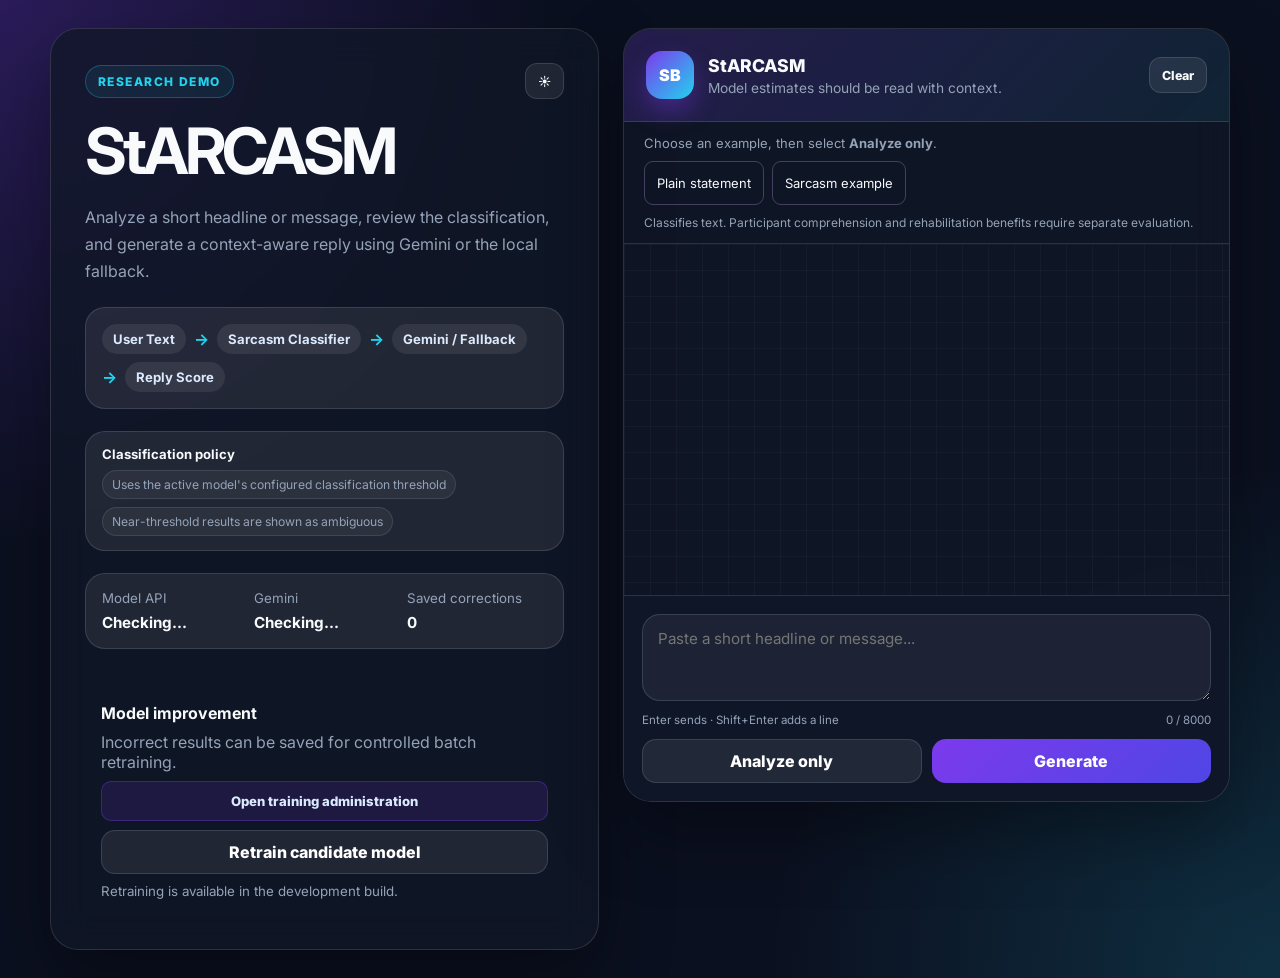
==== static/index.html @ a952dcf2 "Polish StARCASM research demo" ====
<!DOCTYPE html>
<html lang="en">
<head>
    <meta charset="UTF-8">
    <meta name="viewport" content="width=device-width, initial-scale=1.0">
    <title>StARCASM</title>
    <link rel="preconnect" href="https://fonts.googleapis.com">
    <link rel="preconnect" href="https://fonts.gstatic.com" crossorigin>
    <link href="https://fonts.googleapis.com/css2?family=Inter:wght@400;500;600;700;800&display=swap" rel="stylesheet">
    <link rel="icon" href="data:,">
    <link rel="stylesheet" href="style.css?v=20261002-demo">
</head>
<body>
    <main class="app-shell">
        <section class="intro-panel" aria-label="Project overview">
            <div class="intro-topline">
                <span class="eyebrow">Research demo</span>
                <button id="theme-btn" class="icon-btn" type="button" aria-label="Toggle theme">☀</button>
            </div>
            <h1>StARCASM</h1>
            <p>Analyze a short headline or message, review the classification, and generate a context-aware reply using Gemini or the local fallback.</p>

            <div class="flow-card">
                <span>User Text</span><strong>→</strong><span>Sarcasm Classifier</span><strong>→</strong><span>Gemini / Fallback</span><strong>→</strong><span>Reply Score</span>
            </div>

            <div class="calibration-card" aria-label="Confidence scale">
                <strong>Classification policy</strong>
                <span>Uses the active model's configured classification threshold</span>
                <span>Near-threshold results are shown as ambiguous</span>
            </div>

            <div class="status-card">
                <div><small>Model API</small><strong id="api-status">Checking...</strong></div>
                <div><small>Gemini</small><strong id="gemini-status">Checking...</strong></div>
                <div><small>Saved corrections</small><strong id="feedback-count">0</strong></div>
            </div>


            <div class="admin-card">
                <strong>Model improvement</strong>
                <p>Incorrect results can be saved for controlled batch retraining.</p>
                <a class="admin-link" href="/admin.html">Open training administration</a>
                <button id="retrain-btn" class="secondary-btn" type="button">Retrain candidate model</button>
                <small id="retrain-status">Retraining is available in the development build.</small>
            </div>
        </section>

        <section class="chat-container" aria-label="StARCASM chat">
            <header class="chat-header">
                <div class="bot-icon" aria-hidden="true">SB</div>
                <div class="chat-title"><h2>StARCASM</h2><p>Model estimates should be read with context.</p></div>
                <button id="clear-btn" class="icon-btn" type="button" title="Clear chat">Clear</button>
            </header>

            <div class="demo-toolbar" aria-label="Demo examples">
                <p>Choose an example, then select <strong>Analyze only</strong>.</p>
                <div class="demo-examples">
                    <button type="button" class="sample-btn" data-sample="The meeting starts at nine tomorrow.">Plain statement</button>
                    <button type="button" class="sample-btn" data-sample="Wonderful, another meeting that could have been an email.">Sarcasm example</button>
                </div>
                <p class="research-note">Classifies text. Participant comprehension and rehabilitation benefits require separate evaluation.</p>
            </div>

            <div class="chat-box" id="chat-box" aria-live="polite"></div>

            <div class="input-area">
                <textarea id="user-input" rows="3" maxlength="8000" placeholder="Paste a short headline or message..."></textarea>
                <div class="input-meta"><span id="input-help">Enter sends · Shift+Enter adds a line</span><span id="char-count">0 / 8000</span></div>
                <div class="button-row">
                    <button id="analyze-btn" type="button" class="secondary-btn">Analyze only</button>
                    <button id="send-btn" type="button">Generate</button>
                </div>
            </div>
        </section>
    </main>
    <script src="script.js?v=20261002-demo"></script>
</body>
</html>
---- static/style.css ----
:root {
    color-scheme: dark;
    --bg: #0b1020;
    --panel: #111827;
    --panel-2: #172033;
    --card: rgba(255, 255, 255, 0.08);
    --card-border: rgba(255, 255, 255, 0.12);
    --text: #f8fafc;
    --muted: #94a3b8;
    --primary: #7c3aed;
    --primary-2: #4f46e5;
    --accent: #22d3ee;
    --danger: #fb7185;
    --warning: #fbbf24;
    --success: #34d399;
}

* {
    box-sizing: border-box;
    margin: 0;
    padding: 0;
    font-family: 'Inter', system-ui, -apple-system, BlinkMacSystemFont, "Segoe UI", sans-serif;
}

body {
    min-height: 100vh;
    background:
        radial-gradient(circle at top left, rgba(124, 58, 237, 0.28), transparent 34rem),
        radial-gradient(circle at bottom right, rgba(34, 211, 238, 0.16), transparent 32rem),
        var(--bg);
    color: var(--text);
    display: grid;
    place-items: center;
    padding: 28px;
}

button,
textarea {
    font: inherit;
}

button {
    border: 0;
}

.app-shell {
    width: min(1180px, 100%);
    display: grid;
    grid-template-columns: minmax(280px, 0.95fr) minmax(340px, 1.05fr);
    gap: 24px;
    align-items: stretch;
}

.intro-panel,
.chat-container {
    border: 1px solid var(--card-border);
    background: rgba(17, 24, 39, 0.74);
    backdrop-filter: blur(18px);
    box-shadow: 0 30px 70px rgba(0, 0, 0, 0.35);
    border-radius: 28px;
}

.intro-panel {
    padding: 34px;
    display: flex;
    flex-direction: column;
    justify-content: center;
    gap: 22px;
}

.eyebrow {
    width: fit-content;
    color: var(--accent);
    border: 1px solid rgba(34, 211, 238, 0.28);
    background: rgba(34, 211, 238, 0.08);
    border-radius: 999px;
    padding: 8px 12px;
    font-size: 0.75rem;
    font-weight: 800;
    letter-spacing: 0.12em;
    text-transform: uppercase;
}

h1 {
    max-width: 560px;
    font-size: clamp(2rem, 5vw, 4.3rem);
    line-height: 0.95;
    letter-spacing: -0.065em;
}

.intro-panel > p {
    max-width: 560px;
    color: var(--muted);
    line-height: 1.7;
    font-size: 1rem;
}

.flow-card,
.calibration-card,
.status-card,
.sample-panel {
    background: var(--card);
    border: 1px solid var(--card-border);
    border-radius: 20px;
}

.flow-card {
    display: flex;
    flex-wrap: wrap;
    gap: 8px;
    align-items: center;
    padding: 16px;
    color: #dbeafe;
}

.flow-card span {
    background: rgba(255, 255, 255, 0.08);
    border-radius: 999px;
    padding: 7px 11px;
    font-size: 0.82rem;
    font-weight: 700;
}

.flow-card strong {
    color: var(--accent);
}


.calibration-card {
    display: flex;
    flex-wrap: wrap;
    align-items: center;
    gap: 8px;
    padding: 14px 16px;
    color: var(--muted);
    font-size: 0.76rem;
}

.calibration-card strong {
    width: 100%;
    color: var(--text);
    font-size: 0.82rem;
}

.calibration-card span {
    border: 1px solid rgba(148, 163, 184, 0.18);
    background: rgba(255, 255, 255, 0.05);
    border-radius: 999px;
    padding: 6px 9px;
}

.status-card {
    display: grid;
    grid-template-columns: repeat(2, 1fr);
    gap: 12px;
    padding: 16px;
}

.status-card small {
    display: block;
    color: var(--muted);
    margin-bottom: 6px;
}

.status-card strong {
    font-size: 0.95rem;
}

.status-ok { color: var(--success); }
.status-warn { color: var(--warning); }
.status-error { color: var(--danger); }

.sample-panel {
    padding: 16px;
}

.sample-panel p {
    color: var(--muted);
    margin-bottom: 10px;
    font-weight: 700;
}

.sample-btn {
    display: block;
    width: 100%;
    margin-top: 8px;
    text-align: left;
    cursor: pointer;
    color: var(--text);
    background: rgba(255, 255, 255, 0.08);
    border: 1px solid transparent;
    border-radius: 14px;
    padding: 11px 12px;
    transition: transform 0.18s ease, border-color 0.18s ease, background 0.18s ease;
}

.sample-btn:hover {
    transform: translateY(-1px);
    border-color: rgba(124, 58, 237, 0.45);
    background: rgba(124, 58, 237, 0.16);
}

.chat-container {
    height: min(86vh, 820px);
    min-height: 620px;
    overflow: hidden;
    display: flex;
    flex-direction: column;
}

.chat-header {
    padding: 22px;
    background: linear-gradient(135deg, rgba(124, 58, 237, 0.2), rgba(34, 211, 238, 0.08));
    border-bottom: 1px solid var(--card-border);
    display: flex;
    align-items: center;
    gap: 14px;
}

.bot-icon {
    width: 48px;
    height: 48px;
    border-radius: 16px;
    background: linear-gradient(135deg, var(--primary), var(--accent));
    display: grid;
    place-items: center;
    font-weight: 900;
    color: white;
    box-shadow: 0 12px 25px rgba(124, 58, 237, 0.36);
}

.chat-header h2 {
    font-size: 1.1rem;
    font-weight: 800;
}

.chat-header p {
    margin-top: 4px;
    color: var(--muted);
    font-size: 0.86rem;
}

.chat-box {
    flex: 1;
    padding: 22px;
    overflow-y: auto;
    display: flex;
    flex-direction: column;
    gap: 16px;
    background:
        linear-gradient(rgba(255, 255, 255, 0.03) 1px, transparent 1px),
        linear-gradient(90deg, rgba(255, 255, 255, 0.03) 1px, transparent 1px);
    background-size: 26px 26px;
}

.chat-box::-webkit-scrollbar { width: 8px; }
.chat-box::-webkit-scrollbar-thumb { background: rgba(148, 163, 184, 0.28); border-radius: 999px; }

.message {
    display: flex;
    flex-direction: column;
    max-width: 84%;
    gap: 6px;
}

.user-message {
    align-self: flex-end;
    align-items: flex-end;
}

.bot-message {
    align-self: flex-start;
    align-items: flex-start;
}

.bubble {
    padding: 13px 15px;
    border-radius: 18px;
    font-size: 0.95rem;
    line-height: 1.5;
    white-space: pre-wrap;
    box-shadow: 0 10px 22px rgba(0, 0, 0, 0.16);
}

.user-message .bubble {
    background: linear-gradient(135deg, var(--primary), var(--primary-2));
    color: white;
    border-bottom-right-radius: 5px;
}

.bot-message .bubble {
    background: var(--panel-2);
    color: #e5e7eb;
    border: 1px solid rgba(255, 255, 255, 0.06);
    border-bottom-left-radius: 5px;
}

.score-card {
    display: grid;
    gap: 4px;
    width: fit-content;
    max-width: 100%;
    padding: 9px 10px;
    border-radius: 13px;
    background: rgba(15, 23, 42, 0.74);
    border: 1px solid rgba(124, 58, 237, 0.22);
    color: #c4b5fd;
    font-size: 0.74rem;
    line-height: 1.35;
}

.input-area {
    padding: 18px;
    background: rgba(15, 23, 42, 0.95);
    border-top: 1px solid var(--card-border);
    display: grid;
    gap: 12px;
}

textarea {
    width: 100%;
    min-height: 86px;
    max-height: 170px;
    resize: vertical;
    padding: 14px 15px;
    border-radius: 18px;
    border: 1px solid rgba(148, 163, 184, 0.24);
    background: rgba(255, 255, 255, 0.06);
    color: white;
    font-size: 0.95rem;
    outline: none;
    transition: border 0.2s, box-shadow 0.2s;
}

textarea:focus {
    border-color: rgba(124, 58, 237, 0.65);
    box-shadow: 0 0 0 4px rgba(124, 58, 237, 0.14);
}

.button-row {
    display: grid;
    grid-template-columns: 1fr 1fr;
    gap: 10px;
}

button {
    min-height: 44px;
    border-radius: 14px;
    cursor: pointer;
    color: white;
    font-weight: 800;
    transition: transform 0.16s ease, opacity 0.16s ease, background 0.16s ease;
}

button:not(:disabled):hover {
    transform: translateY(-1px);
}

button:disabled {
    cursor: not-allowed;
    opacity: 0.62;
}

#send-btn {
    background: linear-gradient(135deg, var(--primary), var(--primary-2));
}

.secondary-btn {
    background: rgba(255, 255, 255, 0.08);
    border: 1px solid rgba(148, 163, 184, 0.22);
}

.typing-indicator {
    display: flex;
    align-items: center;
    gap: 6px;
    color: var(--muted);
}

.dot {
    width: 6px;
    height: 6px;
    background-color: var(--accent);
    border-radius: 50%;
    animation: bounce 1.2s infinite ease-in-out both;
}

.dot:nth-child(2) { animation-delay: -0.24s; }
.dot:nth-child(3) { animation-delay: -0.12s; }

@keyframes bounce {
    0%, 80%, 100% {
        transform: scale(0.5);
        opacity: 0.35;
    }
    40% {
        transform: scale(1);
        opacity: 1;
    }
}

@media (max-width: 900px) {
    body {
        padding: 16px;
    }

    .app-shell {
        grid-template-columns: 1fr;
    }

    .chat-container {
        height: 78vh;
        min-height: 560px;
    }
}

@media (max-width: 520px) {
    .intro-panel,
    .chat-container {
        border-radius: 20px;
    }

    .intro-panel {
        padding: 22px;
    }

    .button-row,
    .status-card {
        grid-template-columns: 1fr;
    }

    .message {
        max-width: 94%;
    }
}

/* Milestone 2 enhancements */
.intro-topline { display:flex; align-items:center; justify-content:space-between; gap:12px; }
.icon-btn { min-height:36px; padding:8px 12px; border-radius:12px; color:var(--text); background:rgba(255,255,255,.08); border:1px solid var(--card-border); font-size:.78rem; }
.chat-title { flex:1; }
.input-meta { display:flex; justify-content:space-between; gap:12px; color:var(--muted); font-size:.72rem; }
.near-limit { color:var(--warning); font-weight:800; }
.message-meta { display:flex; align-items:center; gap:10px; color:var(--muted); font-size:.68rem; padding:0 4px; }
.user-message .message-meta { justify-content:flex-end; }
.copy-btn { min-height:auto; padding:2px 6px; border-radius:7px; background:transparent; color:var(--muted); font-size:.68rem; font-weight:600; }
.copy-btn:hover { color:var(--text); background:rgba(255,255,255,.07); }
.score-card b { color:var(--text); }
.score-card .explanation { color:#cbd5e1; }
.score-card .fallback-note { color:var(--warning); }
.light-theme { --bg:#eef2ff; --panel:#ffffff; --panel-2:#f1f5f9; --card:rgba(255,255,255,.8); --card-border:rgba(15,23,42,.12); --text:#172033; --muted:#64748b; color-scheme:light; }
.light-theme .intro-panel,.light-theme .chat-container { background:rgba(255,255,255,.82); box-shadow:0 28px 60px rgba(79,70,229,.12); }
.light-theme .chat-box { background-color:#f8fafc; }
.light-theme .bot-message .bubble { color:#1f2937; }
.light-theme textarea { color:#172033; background:rgba(15,23,42,.04); }
.light-theme .input-area { background:rgba(255,255,255,.96); }
.light-theme .score-card { background:#fff; color:#5b21b6; }
.light-theme .score-card .explanation { color:#475569; }
@media (max-width:520px) { .input-meta { flex-direction:column; gap:3px; } .chat-header { padding:16px; } }


/* Milestone 2 pass 2: structured results and safe fallback messages */
.score-card {
    width: min(100%, 560px);
    padding: 14px;
    gap: 11px;
    font-size: 0.78rem;
    line-height: 1.45;
}
.result-line {
    display: grid;
    grid-template-columns: 108px minmax(0, 1fr);
    gap: 12px;
    align-items: start;
}
.result-label {
    color: var(--text);
    font-weight: 800;
}
.result-value {
    color: #c4b5fd;
}
.score-card .explanation {
    margin: 0;
    padding: 10px 0;
    border-top: 1px solid rgba(148, 163, 184, 0.16);
    border-bottom: 1px solid rgba(148, 163, 184, 0.16);
    color: #cbd5e1;
}
.source-row {
    display: flex;
    align-items: center;
    justify-content: space-between;
    gap: 12px;
}
.source-badge {
    display: inline-flex;
    align-items: center;
    width: fit-content;
    border-radius: 999px;
    padding: 5px 9px;
    font-size: 0.7rem;
    font-weight: 800;
    border: 1px solid transparent;
}
.source-gemini {
    color: #a7f3d0;
    background: rgba(16, 185, 129, 0.12);
    border-color: rgba(16, 185, 129, 0.28);
}
.source-fallback {
    color: #fde68a;
    background: rgba(245, 158, 11, 0.12);
    border-color: rgba(245, 158, 11, 0.28);
}
.source-analysis {
    color: #bae6fd;
    background: rgba(14, 165, 233, 0.12);
    border-color: rgba(14, 165, 233, 0.28);
}
.score-card .fallback-note {
    margin: 0;
    padding: 9px 10px;
    border-radius: 10px;
    color: #fde68a;
    background: rgba(245, 158, 11, 0.09);
    border: 1px solid rgba(245, 158, 11, 0.16);
}
.error-bubble {
    color: #fecdd3 !important;
    background: rgba(159, 18, 57, 0.24) !important;
    border-color: rgba(251, 113, 133, 0.32) !important;
}
.light-theme .result-value { color: #5b21b6; }
.light-theme .score-card .fallback-note { color: #92400e; }
.light-theme .source-gemini { color: #065f46; }
.light-theme .source-fallback { color: #92400e; }
.light-theme .source-analysis { color: #075985; }
@media (max-width: 520px) {
    .result-line { grid-template-columns: 1fr; gap: 3px; }
    .source-row { align-items: flex-start; flex-direction: column; }
}

/* Delivery feedback and retraining controls */
.admin-card { margin-top: 1rem; padding: 1rem; border: 1px solid var(--border); border-radius: 16px; background: var(--surface-soft); display: grid; gap: .55rem; }
.admin-card p, .admin-card small { margin: 0; color: var(--muted); }
.feedback-panel { margin-top: .9rem; padding-top: .8rem; border-top: 1px solid var(--border); display: flex; flex-wrap: wrap; align-items: center; gap: .55rem; }
.feedback-panel > span:first-child { width: 100%; font-size: .9rem; color: var(--muted); }
.feedback-panel button, .correction-panel button { border: 1px solid var(--border); border-radius: 10px; padding: .48rem .75rem; cursor: pointer; }
.feedback-correct { background: var(--surface-soft); color: var(--text); }
.feedback-incorrect { background: transparent; color: var(--text); }
.correction-panel { width: 100%; display: flex; flex-wrap: wrap; gap: .6rem; align-items: end; padding-top: .35rem; }
.correction-panel[hidden] { display: none; }
.correction-panel label { display: grid; gap: .3rem; font-size: .85rem; color: var(--muted); }
.correction-panel select { min-width: 180px; border: 1px solid var(--border); border-radius: 9px; padding: .5rem; background: var(--surface); color: var(--text); }
.feedback-message { width: 100%; font-size: .85rem; color: var(--muted); }
.status-card { grid-template-columns: repeat(3, minmax(0,1fr)); }
@media (max-width: 700px) { .status-card { grid-template-columns: 1fr; } }

/* Visible correction controls */
.feedback-panel {
    margin: 0.9rem 0;
    padding: 0.85rem;
    border: 1px solid var(--border);
    border-radius: 12px;
    background: var(--surface-soft);
}
.feedback-panel > span:first-child {
    color: var(--text);
    font-weight: 600;
}
.feedback-correct, .feedback-incorrect {
    min-height: 38px;
    font-weight: 600;
}
.feedback-incorrect {
    border-color: #ef6a6a !important;
    color: #ffb6b6 !important;
}
.correction-panel {
    width: 100%;
    margin-top: .35rem;
    padding-top: .65rem;
    border-top: 1px solid var(--border);
}
.correction-panel label {
    display: grid;
    gap: .35rem;
    color: var(--text);
    font-size: .9rem;
}
.correction-panel select {
    width: 100%;
    border: 1px solid var(--border);
    border-radius: 10px;
    padding: .55rem .65rem;
    background: var(--surface);
    color: var(--text);
}
.correction-panel .save-correction {
    margin-top: .55rem;
}

/* Final Copy-link correction */
.message-meta .copy-btn {
    appearance: none;
    -webkit-appearance: none;
    display: inline-flex;
    align-items: center;
    width: auto;
    height: auto;
    min-width: 0;
    min-height: 0;
    margin: 0;
    padding: 0;
    border: 0;
    border-radius: 0;
    background: transparent;
    box-shadow: none;
    color: var(--muted);
    font-size: 0.68rem;
    font-weight: 600;
    line-height: 1.2;
    cursor: pointer;
    transform: none !important;
}

.message-meta .copy-btn:not(:disabled):hover,
.message-meta .copy-btn:focus-visible {
    transform: none !important;
    background: transparent;
    color: var(--text);
    text-decoration: underline;
}

/* FINAL FEEDBACK BUTTON FIX */
.feedback-panel {
    margin: 0.9rem 0;
    padding: 0.85rem;
    border: 1px solid rgba(148, 163, 184, 0.18);
    border-radius: 12px;
    background: rgba(255, 255, 255, 0.035);
    display: flex;
    flex-wrap: wrap;
    align-items: center;
    gap: 0.55rem;
}

.feedback-panel > span:first-child {
    width: 100%;
    margin: 0 0 0.2rem;
    color: var(--muted);
    font-size: 0.78rem;
    font-weight: 600;
    line-height: 1.35;
}

.feedback-panel .feedback-correct,
.feedback-panel .feedback-incorrect {
    appearance: none;
    -webkit-appearance: none;
    display: inline-flex;
    align-items: center;
    justify-content: center;
    flex: 0 0 auto;
    width: auto;
    min-width: 0;
    height: 32px;
    min-height: 32px;
    margin: 0;
    padding: 0 12px;
    border-radius: 8px;
    box-shadow: none;
    font-size: 0.75rem;
    font-weight: 700;
    line-height: 1;
    white-space: nowrap;
    cursor: pointer;
    transform: none !important;
}

.feedback-panel .feedback-correct {
    color: #a7f3d0;
    background: rgba(16, 185, 129, 0.13);
    border: 1px solid rgba(52, 211, 153, 0.42);
}

.feedback-panel .feedback-correct:not(:disabled):hover,
.feedback-panel .feedback-correct:focus-visible {
    color: #d1fae5;
    background: rgba(16, 185, 129, 0.22);
    border-color: rgba(52, 211, 153, 0.7);
    transform: none !important;
}

.feedback-panel .feedback-incorrect {
    color: #fecdd3;
    background: rgba(244, 63, 94, 0.11);
    border: 1px solid rgba(251, 113, 133, 0.42);
}

.feedback-panel .feedback-incorrect:not(:disabled):hover,
.feedback-panel .feedback-incorrect:focus-visible {
    color: #ffe4e6;
    background: rgba(244, 63, 94, 0.2);
    border-color: rgba(251, 113, 133, 0.72);
    transform: none !important;
}

.feedback-panel .feedback-correct:disabled,
.feedback-panel .feedback-incorrect:disabled {
    opacity: 0.55;
    cursor: default;
}

.feedback-panel .correction-panel {
    width: 100%;
    margin-top: 0.35rem;
    padding-top: 0.7rem;
    border-top: 1px solid rgba(148, 163, 184, 0.16);
    display: grid;
    grid-template-columns: minmax(180px, 1fr) auto;
    gap: 0.65rem;
    align-items: end;
}

.feedback-panel .correction-panel[hidden] {
    display: none;
}

.feedback-panel .correction-panel label {
    display: grid;
    gap: 0.35rem;
    color: var(--muted);
    font-size: 0.78rem;
    font-weight: 600;
}

.feedback-panel .correction-panel select {
    width: 100%;
    min-height: 38px;
    padding: 0 0.7rem;
    border: 1px solid rgba(148, 163, 184, 0.24);
    border-radius: 9px;
    background: var(--panel-2);
    color: var(--text);
    font: inherit;
    outline: none;
}

.feedback-panel .correction-panel select:focus {
    border-color: rgba(124, 58, 237, 0.65);
    box-shadow: 0 0 0 3px rgba(124, 58, 237, 0.13);
}

.feedback-panel .correction-panel .save-correction {
    appearance: none;
    -webkit-appearance: none;
    width: auto;
    min-width: 0;
    height: 38px;
    min-height: 38px;
    margin: 0;
    padding: 0 14px;
    border: 0;
    border-radius: 9px;
    background: linear-gradient(135deg, var(--primary), var(--primary-2));
    color: white;
    font-size: 0.76rem;
    font-weight: 800;
    white-space: nowrap;
    cursor: pointer;
    transform: none !important;
}

.feedback-panel .correction-panel .save-correction:not(:disabled):hover,
.feedback-panel .correction-panel .save-correction:focus-visible {
    filter: brightness(1.08);
    transform: none !important;
}

.feedback-panel .feedback-message {
    grid-column: 1 / -1;
    width: 100%;
    color: var(--muted);
    font-size: 0.76rem;
    line-height: 1.4;
}

.light-theme .feedback-panel {
    background: rgba(79, 70, 229, 0.035);
    border-color: rgba(15, 23, 42, 0.12);
}

.light-theme .feedback-panel .feedback-correct {
    color: #065f46;
    background: rgba(16, 185, 129, 0.1);
}

.light-theme .feedback-panel .feedback-incorrect {
    color: #9f1239;
    background: rgba(244, 63, 94, 0.08);
}

@media (max-width: 520px) {
    .feedback-panel .feedback-correct,
    .feedback-panel .feedback-incorrect {
        height: 34px;
        min-height: 34px;
        padding: 0 11px;
    }

    .feedback-panel .correction-panel {
        grid-template-columns: 1fr;
    }

    .feedback-panel .correction-panel .save-correction {
        width: 100%;
    }
}


/* RELEASE OVERRIDE: feedback buttons */
.score-card .feedback-panel button.feedback-correct,
.score-card .feedback-panel button.feedback-incorrect {
    display: inline-flex !important;
    align-items: center !important;
    justify-content: center !important;
    flex: 0 0 auto !important;
    width: auto !important;
    max-width: none !important;
    min-width: 0 !important;
    height: 32px !important;
    min-height: 32px !important;
    max-height: 32px !important;
    margin: 0 !important;
    padding: 0 12px !important;
    border-radius: 8px !important;
    box-shadow: none !important;
    font-size: 12px !important;
    font-weight: 700 !important;
    line-height: 1 !important;
    white-space: nowrap !important;
    transform: none !important;
}

.score-card .feedback-panel button.feedback-correct {
    color: #a7f3d0 !important;
    background: rgba(16, 185, 129, 0.14) !important;
    border: 1px solid rgba(52, 211, 153, 0.48) !important;
}

.score-card .feedback-panel button.feedback-incorrect {
    color: #fecdd3 !important;
    background: rgba(244, 63, 94, 0.12) !important;
    border: 1px solid rgba(251, 113, 133, 0.48) !important;
}

.score-card .feedback-panel button.feedback-correct:hover {
    background: rgba(16, 185, 129, 0.24) !important;
    transform: none !important;
}

.score-card .feedback-panel button.feedback-incorrect:hover {
    background: rgba(244, 63, 94, 0.22) !important;
    transform: none !important;
}

.score-card .feedback-panel {
    display: flex !important;
    flex-wrap: wrap !important;
    align-items: center !important;
    gap: 8px !important;
}

.score-card .feedback-panel > span:first-child {
    flex: 0 0 100% !important;
    width: 100% !important;
}


/* Admin navigation */
.admin-link { display:inline-flex; align-items:center; justify-content:center; min-height:40px; padding:0 14px; border-radius:10px; color:#dbeafe; text-decoration:none; font-size:.82rem; font-weight:800; background:rgba(124,58,237,.14); border:1px solid rgba(124,58,237,.35); }
.admin-link:hover { background:rgba(124,58,237,.24); }
\n\n/* RELEASE OVERRIDE: incorrect-only feedback */
.score-card .feedback-panel button.feedback-correct {
    display: none !important;
}

.score-card .feedback-panel {
    display: flex !important;
    flex-wrap: wrap !important;
    align-items: center !important;
    gap: 8px !important;
}

.score-card .feedback-panel > span:first-child {
    flex: 0 0 100% !important;
    width: 100% !important;
    margin: 0 0 2px !important;
    color: var(--muted) !important;
    font-size: 0.76rem !important;
    font-weight: 600 !important;
}

.score-card .feedback-panel button.feedback-incorrect {
    display: inline-flex !important;
    align-items: center !important;
    justify-content: center !important;
    flex: 0 0 auto !important;
    width: auto !important;
    min-width: 0 !important;
    height: 32px !important;
    min-height: 32px !important;
    max-height: 32px !important;
    margin: 0 !important;
    padding: 0 12px !important;
    border-radius: 8px !important;
    color: #fecdd3 !important;
    background: rgba(244, 63, 94, 0.12) !important;
    border: 1px solid rgba(251, 113, 133, 0.48) !important;
    box-shadow: none !important;
    font-size: 12px !important;
    font-weight: 700 !important;
    line-height: 1 !important;
    white-space: nowrap !important;
    transform: none !important;
}

.score-card .feedback-panel button.feedback-incorrect:hover {
    background: rgba(244, 63, 94, 0.22) !important;
    transform: none !important;
}


/* Short research demonstration: examples remain beside the conversation. */
.demo-toolbar { padding: 12px 20px; border-bottom: 1px solid var(--line, #29314a); flex-shrink: 0; }
.demo-toolbar p { margin: 0 0 8px; font-size: 13px; line-height: 1.45; color: var(--muted, #a6aec5); }
.demo-examples { display: flex; flex-wrap: wrap; gap: 8px; }
.demo-examples button { width: auto; margin: 0; padding: 8px 12px; border: 1px solid var(--line, #45405f); border-radius: 9px; background: transparent; color: inherit; font: inherit; font-size: 13px; cursor: pointer; }
.demo-examples button:hover { background: rgba(139, 92, 246, .16); }
.demo-examples button:focus-visible { outline: 2px solid #a78bfa; outline-offset: 3px; }
.demo-toolbar .research-note { margin: 9px 0 0; font-size: 12px; }

@media (max-width: 600px) { .chat-container { height: auto; min-height: 780px; } .chat-box { min-height: 260px; max-height: 55vh; } }
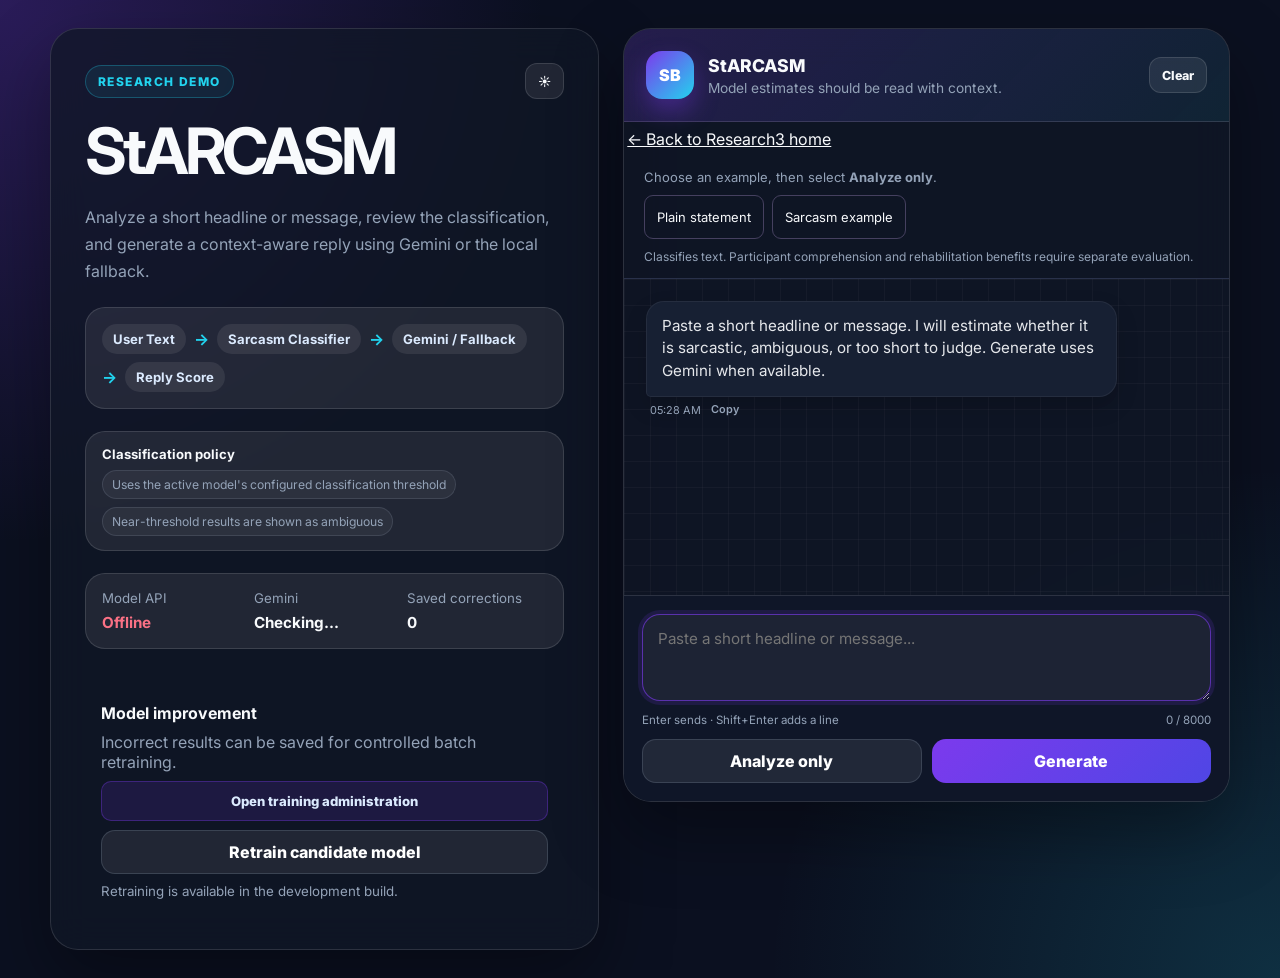
==== commit 1069f688: "Add Research3 home links to bot pages" ====
--- a/static/index.html
+++ b/static/index.html
@@ -53,7 +53,7 @@
                 <button id="clear-btn" class="icon-btn" type="button" title="Clear chat">Clear</button>
             </header>
 
-            <div class="demo-toolbar" aria-label="Demo examples">
+            <nav aria-label="Research3 navigation"><a id="research3-home" href="https://research3.org/" style="display:inline-block;padding:.45em .2em;color:inherit;text-decoration:underline">← Back to Research3 home</a></nav><div class="demo-toolbar" aria-label="Demo examples">
                 <p>Choose an example, then select <strong>Analyze only</strong>.</p>
                 <div class="demo-examples">
                     <button type="button" class="sample-btn" data-sample="The meeting starts at nine tomorrow.">Plain statement</button>
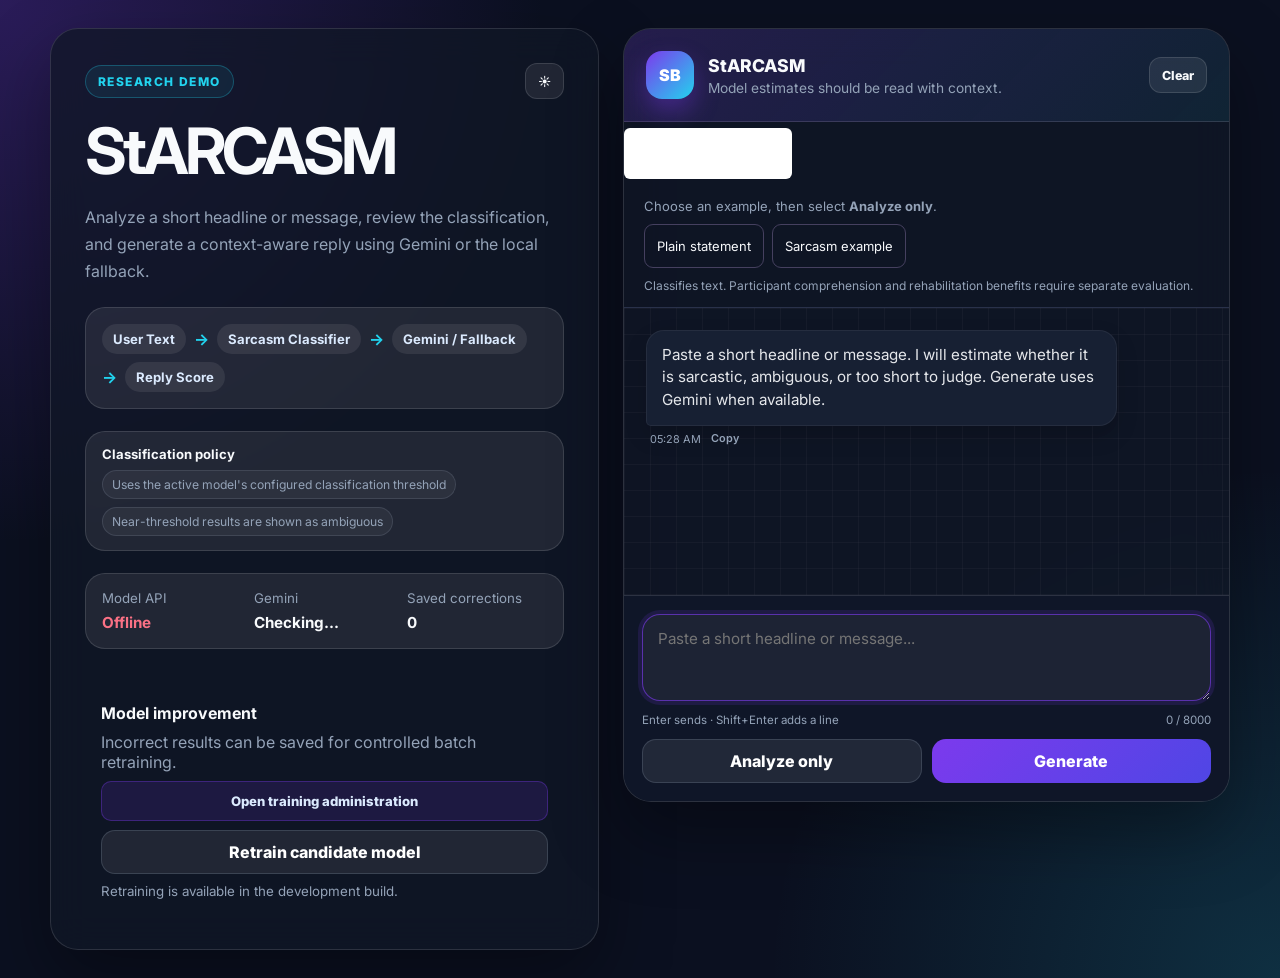
==== commit 0f0c1795: "Apply shared Research3 branding" ====
--- a/static/index.html
+++ b/static/index.html
@@ -7,7 +7,7 @@
     <link rel="preconnect" href="https://fonts.googleapis.com">
     <link rel="preconnect" href="https://fonts.gstatic.com" crossorigin>
     <link href="https://fonts.googleapis.com/css2?family=Inter:wght@400;500;600;700;800&display=swap" rel="stylesheet">
-    <link rel="icon" href="data:,">
+    <link rel="icon" type="image/svg+xml" href="https://research3.org/assets/research3-icon.svg">
     <link rel="stylesheet" href="style.css?v=20261002-demo">
 </head>
 <body>
@@ -53,7 +53,7 @@
                 <button id="clear-btn" class="icon-btn" type="button" title="Clear chat">Clear</button>
             </header>
 
-            <nav aria-label="Research3 navigation"><a id="research3-home" href="https://research3.org/" style="display:inline-block;padding:.45em .2em;color:inherit;text-decoration:underline">← Back to Research3 home</a></nav><div class="demo-toolbar" aria-label="Demo examples">
+            <nav aria-label="Research3 navigation"><a id="research3-home" href="https://research3.org/" aria-label="Back to Research3 home" style="display:block;position:relative;overflow:hidden;width:min(100%, 168px);aspect-ratio:760 / 232;margin:6px 0;border-radius:6px;background:#fff"><img src="https://research3.org/assets/research3-logo.png" alt="Research3" width="1024" height="572" style="position:absolute;width:134.736842%;max-width:none;height:auto;left:-17.5%;top:-71.12069%"></a></nav><div class="demo-toolbar" aria-label="Demo examples">
                 <p>Choose an example, then select <strong>Analyze only</strong>.</p>
                 <div class="demo-examples">
                     <button type="button" class="sample-btn" data-sample="The meeting starts at nine tomorrow.">Plain statement</button>
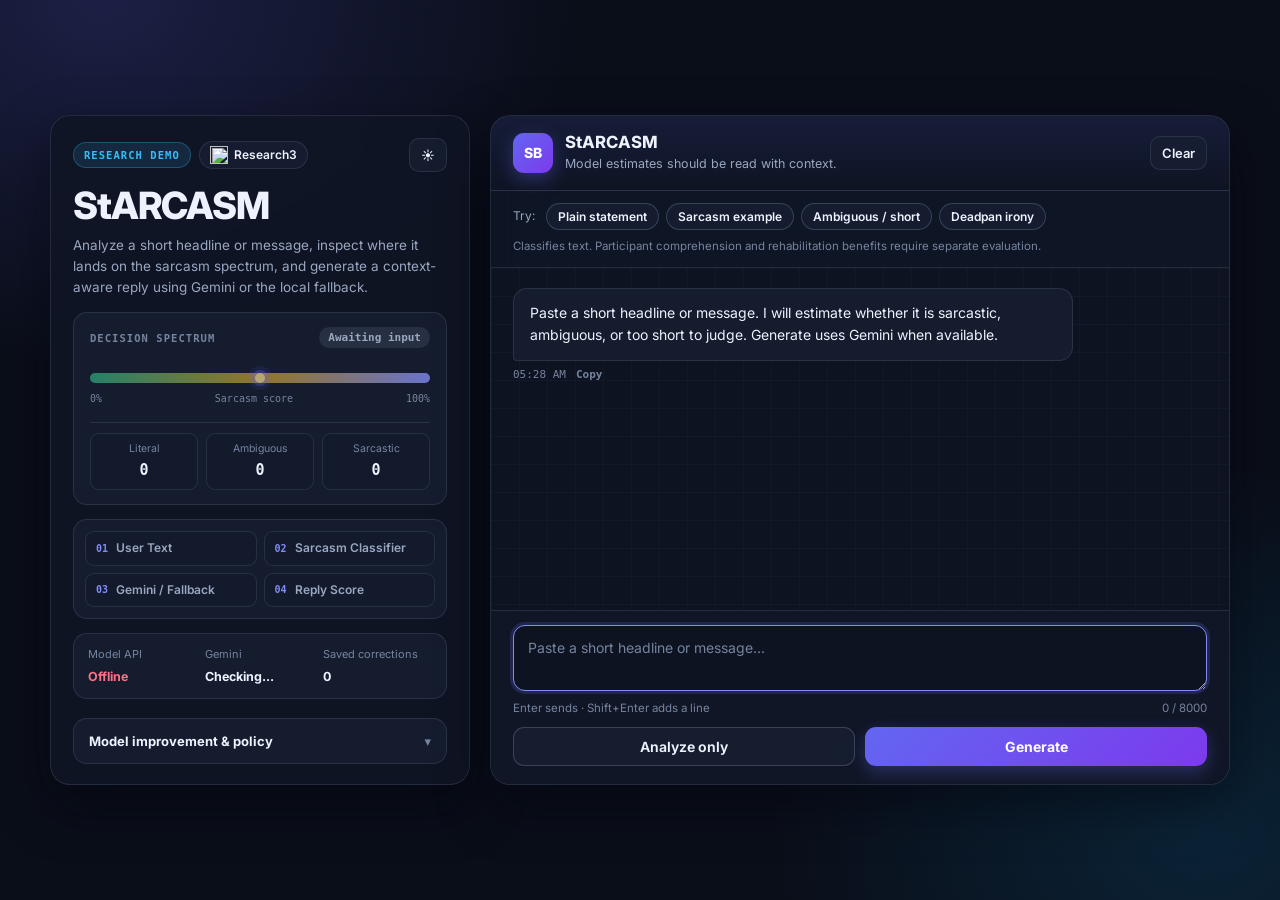
==== commit 9b896753: "Refresh the StARCASM bot frontend" ====
--- a/static/index.html
+++ b/static/index.html
@@ -3,31 +3,60 @@
 <head>
     <meta charset="UTF-8">
     <meta name="viewport" content="width=device-width, initial-scale=1.0">
-    <title>StARCASM</title>
+    <title>StARCASM | Research3</title>
     <link rel="preconnect" href="https://fonts.googleapis.com">
     <link rel="preconnect" href="https://fonts.gstatic.com" crossorigin>
     <link href="https://fonts.googleapis.com/css2?family=Inter:wght@400;500;600;700;800&display=swap" rel="stylesheet">
     <link rel="icon" type="image/svg+xml" href="https://research3.org/assets/research3-icon.svg">
-    <link rel="stylesheet" href="style.css?v=20261002-demo">
+    <link rel="stylesheet" href="style.css?v=20261125-ui2">
 </head>
 <body>
     <main class="app-shell">
-        <section class="intro-panel" aria-label="Project overview">
+        <section class="intro-panel" aria-label="Project overview and live model inspector">
             <div class="intro-topline">
-                <span class="eyebrow">Research demo</span>
-                <button id="theme-btn" class="icon-btn" type="button" aria-label="Toggle theme">☀</button>
-            </div>
-            <h1>StARCASM</h1>
-            <p>Analyze a short headline or message, review the classification, and generate a context-aware reply using Gemini or the local fallback.</p>
-
-            <div class="flow-card">
-                <span>User Text</span><strong>→</strong><span>Sarcasm Classifier</span><strong>→</strong><span>Gemini / Fallback</span><strong>→</strong><span>Reply Score</span>
+                <div class="topline-left">
+                    <span class="eyebrow">Research demo</span>
+                    <a id="research3-home" class="research3-link" href="https://research3.org/" aria-label="Back to Research3 home">
+                        <img class="r3-icon" src="https://research3.org/assets/research3-icon.svg" alt="" width="18" height="18">
+                        <span>Research3</span>
+                    </a>
+                </div>
+                <button id="theme-btn" class="icon-btn" type="button" aria-label="Toggle theme" title="Toggle theme">☀</button>
             </div>
 
-            <div class="calibration-card" aria-label="Confidence scale">
-                <strong>Classification policy</strong>
-                <span>Uses the active model's configured classification threshold</span>
-                <span>Near-threshold results are shown as ambiguous</span>
+            <h1>StARCASM</h1>
+            <p class="intro-desc">Analyze a short headline or message, inspect where it lands on the sarcasm spectrum, and generate a context-aware reply using Gemini or the local fallback.</p>
+
+            <div class="inspector-card" aria-label="Live sarcasm spectrum inspector">
+                <div class="inspector-head">
+                    <span class="inspector-kicker">Decision Spectrum</span>
+                    <span id="live-verdict" class="verdict-chip">Awaiting input</span>
+                </div>
+
+                <div class="spectrum-wrap">
+                    <div class="spectrum-bar">
+                        <div class="spectrum-ambiguous-band" hidden title="Near-threshold ambiguous zone"></div>
+                        <div id="spectrum-marker" class="spectrum-marker" aria-hidden="true"></div>
+                    </div>
+                    <div class="spectrum-scale">
+                        <span>0%</span>
+                        <span id="spectrum-caption">Sarcasm score</span>
+                        <span>100%</span>
+                    </div>
+                </div>
+
+                <div class="session-stats" aria-label="Session classification totals for inputs with sufficient context">
+                    <div class="stat-box"><small>Literal</small><strong id="stat-literal">0</strong></div>
+                    <div class="stat-box"><small>Ambiguous</small><strong id="stat-ambiguous">0</strong></div>
+                    <div class="stat-box"><small>Sarcastic</small><strong id="stat-sarcastic">0</strong></div>
+                </div>
+            </div>
+
+            <div class="flow-card" aria-label="Processing pipeline">
+                <div id="pipe-1" class="flow-step"><span class="flow-num">01</span>User Text</div>
+                <div id="pipe-2" class="flow-step"><span class="flow-num">02</span>Sarcasm Classifier</div>
+                <div id="pipe-3" class="flow-step"><span class="flow-num">03</span>Gemini / Fallback</div>
+                <div id="pipe-4" class="flow-step"><span class="flow-num">04</span>Reply Score</div>
             </div>
 
             <div class="status-card">
@@ -36,28 +65,38 @@
                 <div><small>Saved corrections</small><strong id="feedback-count">0</strong></div>
             </div>
 
-
-            <div class="admin-card">
-                <strong>Model improvement</strong>
-                <p>Incorrect results can be saved for controlled batch retraining.</p>
-                <a class="admin-link" href="/admin.html">Open training administration</a>
-                <button id="retrain-btn" class="secondary-btn" type="button">Retrain candidate model</button>
-                <small id="retrain-status">Retraining is available in the development build.</small>
-            </div>
+            <details class="admin-details">
+                <summary>Model improvement &amp; policy</summary>
+                <div class="admin-body">
+                    <p>Uses the active model's configured classification threshold; near-threshold results are shown as ambiguous. Incorrect results can be saved for controlled batch retraining.</p>
+                    <div id="review-controls" hidden>
+                        <a class="admin-link" href="/admin">Open training administration ↗</a>
+                        <button id="retrain-btn" class="secondary-btn" type="button" disabled>Retrain candidate model</button>
+                        <small id="retrain-status">Checking retraining availability.</small>
+                    </div>
+                </div>
+            </details>
         </section>
 
         <section class="chat-container" aria-label="StARCASM chat">
             <header class="chat-header">
-                <div class="bot-icon" aria-hidden="true">SB</div>
-                <div class="chat-title"><h2>StARCASM</h2><p>Model estimates should be read with context.</p></div>
+                <div class="chat-header-left">
+                    <div class="bot-icon" aria-hidden="true">SB</div>
+                    <div class="chat-title">
+                        <h2>StARCASM</h2>
+                        <p>Model estimates should be read with context.</p>
+                    </div>
+                </div>
                 <button id="clear-btn" class="icon-btn" type="button" title="Clear chat">Clear</button>
             </header>
 
-            <nav aria-label="Research3 navigation"><a id="research3-home" href="https://research3.org/" aria-label="Back to Research3 home" style="display:block;position:relative;overflow:hidden;width:min(100%, 168px);aspect-ratio:760 / 232;margin:6px 0;border-radius:6px;background:#fff"><img src="https://research3.org/assets/research3-logo.png" alt="Research3" width="1024" height="572" style="position:absolute;width:134.736842%;max-width:none;height:auto;left:-17.5%;top:-71.12069%"></a></nav><div class="demo-toolbar" aria-label="Demo examples">
-                <p>Choose an example, then select <strong>Analyze only</strong>.</p>
+            <div class="demo-toolbar" aria-label="Demo examples">
                 <div class="demo-examples">
+                    <span class="demo-label">Try:</span>
                     <button type="button" class="sample-btn" data-sample="The meeting starts at nine tomorrow.">Plain statement</button>
                     <button type="button" class="sample-btn" data-sample="Wonderful, another meeting that could have been an email.">Sarcasm example</button>
+                    <button type="button" class="sample-btn" data-sample="Sure, fine.">Ambiguous / short</button>
+                    <button type="button" class="sample-btn" data-sample="Nothing says relaxing weekend like fixing a broken printer.">Deadpan irony</button>
                 </div>
                 <p class="research-note">Classifies text. Participant comprehension and rehabilitation benefits require separate evaluation.</p>
             </div>
@@ -65,8 +104,11 @@
             <div class="chat-box" id="chat-box" aria-live="polite"></div>
 
             <div class="input-area">
-                <textarea id="user-input" rows="3" maxlength="8000" placeholder="Paste a short headline or message..."></textarea>
-                <div class="input-meta"><span id="input-help">Enter sends · Shift+Enter adds a line</span><span id="char-count">0 / 8000</span></div>
+                <textarea id="user-input" rows="2" maxlength="8000" placeholder="Paste a short headline or message..."></textarea>
+                <div class="input-meta">
+                    <span id="input-help">Enter sends · Shift+Enter adds a line</span>
+                    <span id="char-count">0 / 8000</span>
+                </div>
                 <div class="button-row">
                     <button id="analyze-btn" type="button" class="secondary-btn">Analyze only</button>
                     <button id="send-btn" type="button">Generate</button>
@@ -74,7 +116,6 @@
             </div>
         </section>
     </main>
-    <script src="script.js?v=20261002-demo"></script>
+    <script src="script.js?v=20261125-ui2"></script>
 </body>
 </html>
-
--- a/static/style.css
+++ b/static/style.css
@@ -1,944 +1,893 @@
 :root {
-    color-scheme: dark;
-    --bg: #0b1020;
-    --panel: #111827;
-    --panel-2: #172033;
-    --card: rgba(255, 255, 255, 0.08);
-    --card-border: rgba(255, 255, 255, 0.12);
-    --text: #f8fafc;
-    --muted: #94a3b8;
-    --primary: #7c3aed;
-    --primary-2: #4f46e5;
-    --accent: #22d3ee;
-    --danger: #fb7185;
-    --warning: #fbbf24;
-    --success: #34d399;
-}
-
-* {
-    box-sizing: border-box;
-    margin: 0;
-    padding: 0;
-    font-family: 'Inter', system-ui, -apple-system, BlinkMacSystemFont, "Segoe UI", sans-serif;
-}
+  color-scheme: dark;
+  --bg-base: #0a0e19;
+  --bg-glow-1: rgba(99, 102, 241, 0.2);
+  --bg-glow-2: rgba(14, 165, 233, 0.14);
+  --panel: rgba(16, 22, 37, 0.9);
+  --panel-solid: #101625;
+  --card: rgba(24, 32, 52, 0.76);
+  --card-hover: rgba(31, 42, 68, 0.92);
+  --chat-bg: #0d1321;
+  --border: rgba(148, 163, 184, 0.16);
+  --border-strong: rgba(148, 163, 184, 0.28);
+  --text: #eef2ff;
+  --dim: #9aa7c0;
+  --muted: #76849f;
+  --accent: #6366f1;
+  --accent-bright: #818cf8;
+  --accent-grad: linear-gradient(135deg, #6366f1 0%, #7c3aed 100%);
+  --teal: #38bdf8;
+  --teal-wash: rgba(56, 189, 248, 0.12);
+  --teal-border: rgba(56, 189, 248, 0.28);
+  --ok: #34d399;
+  --ok-wash: rgba(52, 211, 153, 0.14);
+  --warn: #fbbf24;
+  --warn-wash: rgba(251, 191, 36, 0.14);
+  --err: #fb7185;
+  --err-wash: rgba(251, 113, 133, 0.14);
+  --shadow: 0 20px 50px rgba(3, 6, 15, 0.55);
+  --mono: ui-monospace, "SFMono-Regular", Menlo, Consolas, monospace;
+  --sans: "Inter", "Segoe UI", system-ui, -apple-system, sans-serif;
+}
+
+body.light-theme {
+  color-scheme: light;
+  --bg-base: #f4f6fa;
+  --bg-glow-1: rgba(99, 102, 241, 0.08);
+  --bg-glow-2: rgba(14, 165, 233, 0.07);
+  --panel: rgba(255, 255, 255, 0.95);
+  --panel-solid: #ffffff;
+  --card: #f4f6fb;
+  --card-hover: #eaeff8;
+  --chat-bg: #f8fafc;
+  --border: rgba(30, 41, 59, 0.11);
+  --border-strong: rgba(30, 41, 59, 0.2);
+  --text: #141c2f;
+  --dim: #4c5a75;
+  --muted: #6c7b96;
+  --accent: #4f46e5;
+  --accent-bright: #4338ca;
+  --accent-grad: linear-gradient(135deg, #4f46e5 0%, #6d28d9 100%);
+  --teal: #0284c7;
+  --teal-wash: rgba(2, 132, 199, 0.1);
+  --teal-border: rgba(2, 132, 199, 0.26);
+  --ok: #059669;
+  --ok-wash: rgba(5, 150, 105, 0.12);
+  --warn: #b45309;
+  --warn-wash: rgba(180, 83, 9, 0.12);
+  --err: #e11d48;
+  --err-wash: rgba(225, 29, 72, 0.12);
+  --shadow: 0 14px 36px rgba(15, 23, 42, 0.08);
+}
+
+*, *::before, *::after { box-sizing: border-box; }
 
 body {
-    min-height: 100vh;
-    background:
-        radial-gradient(circle at top left, rgba(124, 58, 237, 0.28), transparent 34rem),
-        radial-gradient(circle at bottom right, rgba(34, 211, 238, 0.16), transparent 32rem),
-        var(--bg);
-    color: var(--text);
-    display: grid;
-    place-items: center;
-    padding: 28px;
-}
-
-button,
-textarea {
-    font: inherit;
-}
-
-button {
-    border: 0;
-}
+  margin: 0;
+  min-height: 100vh;
+  background-color: var(--bg-base);
+  background-image:
+    radial-gradient(680px 520px at 8% 0%, var(--bg-glow-1), transparent 70%),
+    radial-gradient(620px 520px at 94% 92%, var(--bg-glow-2), transparent 70%);
+  color: var(--text);
+  font-family: var(--sans);
+  font-size: 15px;
+  line-height: 1.55;
+  -webkit-font-smoothing: antialiased;
+  padding: 20px;
+  display: flex;
+  align-items: center;
+  justify-content: center;
+  transition: background-color 200ms ease, color 200ms ease;
+}
+
+a { color: var(--accent-bright); text-underline-offset: 4px; }
+:focus-visible { outline: 2.5px solid var(--accent-bright); outline-offset: 3px; }
 
 .app-shell {
-    width: min(1180px, 100%);
-    display: grid;
-    grid-template-columns: minmax(280px, 0.95fr) minmax(340px, 1.05fr);
-    gap: 24px;
-    align-items: stretch;
+  width: min(100%, 1180px);
+  display: grid;
+  grid-template-columns: minmax(330px, 420px) minmax(0, 1fr);
+  gap: 20px;
+  align-items: stretch;
 }
 
 .intro-panel,
 .chat-container {
-    border: 1px solid var(--card-border);
-    background: rgba(17, 24, 39, 0.74);
-    backdrop-filter: blur(18px);
-    box-shadow: 0 30px 70px rgba(0, 0, 0, 0.35);
-    border-radius: 28px;
-}
-
+  background: var(--panel);
+  border: 1px solid var(--border);
+  border-radius: 20px;
+  box-shadow: var(--shadow);
+  backdrop-filter: blur(14px);
+  -webkit-backdrop-filter: blur(14px);
+}
+
+/* Left Panel */
 .intro-panel {
-    padding: 34px;
-    display: flex;
-    flex-direction: column;
-    justify-content: center;
-    gap: 22px;
+  padding: 22px 22px 20px;
+  display: flex;
+  flex-direction: column;
+  gap: 14px;
+}
+
+.intro-topline {
+  display: flex;
+  align-items: center;
+  justify-content: space-between;
+  gap: 8px;
+}
+
+.topline-left {
+  display: flex;
+  align-items: center;
+  gap: 8px;
 }
 
 .eyebrow {
-    width: fit-content;
-    color: var(--accent);
-    border: 1px solid rgba(34, 211, 238, 0.28);
-    background: rgba(34, 211, 238, 0.08);
-    border-radius: 999px;
-    padding: 8px 12px;
-    font-size: 0.75rem;
-    font-weight: 800;
-    letter-spacing: 0.12em;
-    text-transform: uppercase;
-}
-
-h1 {
-    max-width: 560px;
-    font-size: clamp(2rem, 5vw, 4.3rem);
-    line-height: 0.95;
-    letter-spacing: -0.065em;
-}
-
-.intro-panel > p {
-    max-width: 560px;
-    color: var(--muted);
-    line-height: 1.7;
-    font-size: 1rem;
-}
-
-.flow-card,
-.calibration-card,
-.status-card,
-.sample-panel {
-    background: var(--card);
-    border: 1px solid var(--card-border);
-    border-radius: 20px;
-}
-
+  display: inline-flex;
+  align-items: center;
+  padding: 4px 10px;
+  border-radius: 999px;
+  background: var(--teal-wash);
+  border: 1px solid var(--teal-border);
+  color: var(--teal);
+  font-family: var(--mono);
+  font-size: 10.5px;
+  font-weight: 700;
+  letter-spacing: 0.1em;
+  text-transform: uppercase;
+}
+
+.research3-link {
+  display: inline-flex;
+  align-items: center;
+  gap: 6px;
+  padding: 4px 10px;
+  border-radius: 999px;
+  border: 1px solid var(--border);
+  background: var(--card);
+  color: var(--text);
+  font-size: 12px;
+  font-weight: 600;
+  text-decoration: none;
+  transition: border-color 150ms ease, background-color 150ms ease;
+}
+
+.research3-link:hover {
+  border-color: var(--accent-bright);
+  background: var(--card-hover);
+}
+
+.r3-icon {
+  width: 18px;
+  height: 18px;
+  object-fit: contain;
+  flex-shrink: 0;
+}
+
+.icon-btn {
+  display: inline-flex;
+  align-items: center;
+  justify-content: center;
+  min-width: 34px;
+  height: 34px;
+  padding: 0 11px;
+  border-radius: 10px;
+  border: 1px solid var(--border);
+  background: var(--card);
+  color: var(--text);
+  font-family: inherit;
+  font-size: 13px;
+  font-weight: 600;
+  cursor: pointer;
+  transition: border-color 150ms ease, background-color 150ms ease;
+}
+
+.icon-btn:hover {
+  border-color: var(--border-strong);
+  background: var(--card-hover);
+}
+
+.intro-panel h1 {
+  margin: 0;
+  font-size: clamp(1.9rem, 3vw, 2.35rem);
+  font-weight: 800;
+  letter-spacing: -0.03em;
+  line-height: 1.05;
+}
+
+.intro-desc {
+  margin: -4px 0 0;
+  font-size: 13.5px;
+  line-height: 1.55;
+  color: var(--dim);
+}
+
+/* Live Decision-Spectrum Inspector */
+.inspector-card {
+  background: var(--card);
+  border: 1px solid var(--border);
+  border-radius: 14px;
+  padding: 14px 16px;
+  display: flex;
+  flex-direction: column;
+  gap: 11px;
+}
+
+.inspector-head {
+  display: flex;
+  align-items: center;
+  justify-content: space-between;
+  gap: 8px;
+}
+
+.inspector-kicker {
+  font-family: var(--mono);
+  font-size: 10.5px;
+  font-weight: 700;
+  letter-spacing: 0.1em;
+  text-transform: uppercase;
+  color: var(--muted);
+}
+
+.verdict-chip {
+  font-family: var(--mono);
+  font-size: 11px;
+  font-weight: 700;
+  padding: 2px 9px;
+  border-radius: 999px;
+  background: rgba(148, 163, 184, 0.14);
+  color: var(--dim);
+}
+
+.verdict-chip.is-literal { background: var(--ok-wash); color: var(--ok); }
+.verdict-chip.is-ambiguous { background: var(--warn-wash); color: var(--warn); }
+.verdict-chip.is-sarcastic { background: rgba(129, 140, 248, 0.2); color: var(--accent-bright); }
+
+.spectrum-wrap {
+  position: relative;
+  padding: 14px 0 4px;
+}
+
+.spectrum-bar {
+  position: relative;
+  height: 10px;
+  border-radius: 999px;
+  background: linear-gradient(90deg, rgba(52, 211, 153, 0.55) 0%, rgba(251, 191, 36, 0.55) 50%, rgba(129, 140, 248, 0.78) 100%);
+  overflow: visible;
+}
+
+.spectrum-ambiguous-band {
+  position: absolute;
+  top: -3px;
+  bottom: -3px;
+  border-left: 1px dashed rgba(251, 191, 36, 0.75);
+  border-right: 1px dashed rgba(251, 191, 36, 0.75);
+  background: rgba(251, 191, 36, 0.12);
+  pointer-events: none;
+}
+
+.spectrum-marker {
+  position: absolute;
+  top: 50%;
+  left: 50%;
+  transform: translate(-50%, -50%);
+  width: 16px;
+  height: 16px;
+  border-radius: 50%;
+  background: #ffffff;
+  border: 3px solid var(--accent);
+  box-shadow: 0 0 0 4px rgba(99, 102, 241, 0.28);
+  transition: left 420ms cubic-bezier(0.22, 1, 0.36, 1), opacity 220ms ease;
+  opacity: 0.35;
+}
+
+.spectrum-marker.active { opacity: 1; }
+
+.spectrum-scale {
+  display: flex;
+  justify-content: space-between;
+  margin-top: 8px;
+  font-family: var(--mono);
+  font-size: 10px;
+  color: var(--muted);
+}
+
+.session-stats {
+  display: grid;
+  grid-template-columns: repeat(3, minmax(0, 1fr));
+  gap: 8px;
+  padding-top: 10px;
+  border-top: 1px solid var(--border);
+}
+
+.stat-box {
+  background: rgba(15, 23, 42, 0.32);
+  border: 1px solid var(--border);
+  border-radius: 9px;
+  padding: 7px 9px;
+  text-align: center;
+}
+
+body.light-theme .stat-box { background: #ffffff; }
+
+.stat-box small {
+  display: block;
+  font-size: 10.5px;
+  color: var(--muted);
+}
+
+.stat-box strong {
+  display: block;
+  font-family: var(--mono);
+  font-size: 15px;
+  font-weight: 700;
+  margin-top: 2px;
+}
+
+/* Illuminated Pipeline */
 .flow-card {
-    display: flex;
-    flex-wrap: wrap;
-    gap: 8px;
-    align-items: center;
-    padding: 16px;
-    color: #dbeafe;
-}
-
-.flow-card span {
-    background: rgba(255, 255, 255, 0.08);
-    border-radius: 999px;
-    padding: 7px 11px;
-    font-size: 0.82rem;
-    font-weight: 700;
-}
-
-.flow-card strong {
-    color: var(--accent);
-}
-
-
-.calibration-card {
-    display: flex;
-    flex-wrap: wrap;
-    align-items: center;
-    gap: 8px;
-    padding: 14px 16px;
-    color: var(--muted);
-    font-size: 0.76rem;
-}
-
-.calibration-card strong {
-    width: 100%;
-    color: var(--text);
-    font-size: 0.82rem;
-}
-
-.calibration-card span {
-    border: 1px solid rgba(148, 163, 184, 0.18);
-    background: rgba(255, 255, 255, 0.05);
-    border-radius: 999px;
-    padding: 6px 9px;
-}
-
+  background: var(--card);
+  border: 1px solid var(--border);
+  border-radius: 14px;
+  padding: 11px;
+  display: grid;
+  grid-template-columns: repeat(2, minmax(0, 1fr));
+  gap: 7px;
+}
+
+.flow-step {
+  display: flex;
+  align-items: center;
+  gap: 8px;
+  padding: 7px 10px;
+  border-radius: 9px;
+  background: rgba(15, 23, 42, 0.35);
+  border: 1px solid var(--border);
+  font-size: 12px;
+  font-weight: 600;
+  color: var(--dim);
+  transition: border-color 200ms ease, background-color 200ms ease, color 200ms ease, box-shadow 200ms ease;
+}
+
+body.light-theme .flow-step { background: #ffffff; }
+
+.flow-step.is-active {
+  border-color: var(--accent-bright);
+  background: rgba(99, 102, 241, 0.16);
+  color: var(--text);
+  box-shadow: 0 0 0 1px rgba(129, 140, 248, 0.25);
+}
+
+.flow-step.is-done {
+  border-color: rgba(52, 211, 153, 0.4);
+  color: var(--text);
+}
+
+.flow-num {
+  font-family: var(--mono);
+  font-size: 10px;
+  font-weight: 700;
+  color: var(--accent-bright);
+}
+
+.flow-step.is-done .flow-num { color: var(--ok); }
+
+/* Status Card */
 .status-card {
-    display: grid;
-    grid-template-columns: repeat(2, 1fr);
-    gap: 12px;
-    padding: 16px;
-}
-
-.status-card small {
-    display: block;
-    color: var(--muted);
-    margin-bottom: 6px;
-}
-
-.status-card strong {
-    font-size: 0.95rem;
-}
-
-.status-ok { color: var(--success); }
-.status-warn { color: var(--warning); }
-.status-error { color: var(--danger); }
-
-.sample-panel {
-    padding: 16px;
-}
-
-.sample-panel p {
-    color: var(--muted);
-    margin-bottom: 10px;
-    font-weight: 700;
-}
+  background: var(--card);
+  border: 1px solid var(--border);
+  border-radius: 14px;
+  padding: 12px 14px;
+  display: grid;
+  grid-template-columns: repeat(3, minmax(0, 1fr));
+  gap: 8px;
+}
+
+.status-card > div {
+  display: flex;
+  flex-direction: column;
+  gap: 3px;
+}
+
+.status-card small { font-size: 11px; color: var(--muted); }
+.status-card strong { font-size: 12.5px; font-weight: 700; }
+
+.status-ok { color: var(--ok); }
+.status-warn { color: var(--warn); }
+.status-error { color: var(--err); }
+
+/* Collapsible Admin Card */
+.admin-details {
+  margin-top: auto;
+  background: var(--card);
+  border: 1px solid var(--border);
+  border-radius: 14px;
+  overflow: hidden;
+}
+
+.admin-details summary {
+  list-style: none;
+  display: flex;
+  align-items: center;
+  justify-content: space-between;
+  padding: 12px 15px;
+  font-size: 13px;
+  font-weight: 700;
+  color: var(--text);
+  cursor: pointer;
+}
+
+.admin-details summary::-webkit-details-marker { display: none; }
+.admin-details summary::after { content: "▾"; color: var(--muted); font-size: 13px; }
+.admin-details[open] summary::after { content: "▴"; }
+
+.admin-body {
+  padding: 12px 15px 14px;
+  border-top: 1px solid var(--border);
+  display: flex;
+  flex-direction: column;
+  gap: 8px;
+}
+
+.admin-body p { margin: 0; font-size: 12px; color: var(--dim); }
+.admin-link { font-size: 12px; font-weight: 600; }
+#retrain-status { font-size: 11px; color: var(--muted); }
+
+/* Right Panel: Chat Container */
+.chat-container {
+  display: flex;
+  flex-direction: column;
+  min-height: 670px;
+  max-height: calc(100vh - 40px);
+  overflow: hidden;
+}
+
+.chat-header {
+  display: flex;
+  align-items: center;
+  justify-content: space-between;
+  gap: 14px;
+  padding: 16px 22px;
+  border-bottom: 1px solid var(--border);
+  background: linear-gradient(180deg, rgba(99, 102, 241, 0.1) 0%, transparent 100%);
+}
+
+.chat-header-left { display: flex; align-items: center; gap: 12px; }
+
+.bot-icon {
+  width: 40px;
+  height: 40px;
+  border-radius: 11px;
+  background: var(--accent-grad);
+  color: #ffffff;
+  display: grid;
+  place-items: center;
+  font-size: 14px;
+  font-weight: 800;
+  box-shadow: 0 6px 18px rgba(99, 102, 241, 0.35);
+  flex-shrink: 0;
+}
+
+.chat-title h2 { margin: 0; font-size: 1.05rem; font-weight: 750; line-height: 1.2; }
+.chat-title p { margin: 2px 0 0; font-size: 12.5px; color: var(--dim); }
+
+/* Examples Toolbar */
+.demo-toolbar {
+  padding: 12px 22px;
+  border-bottom: 1px solid var(--border);
+  background: rgba(15, 23, 42, 0.22);
+  display: flex;
+  flex-direction: column;
+  gap: 8px;
+}
+
+body.light-theme .demo-toolbar { background: var(--card); }
+
+.demo-examples {
+  display: flex;
+  flex-wrap: wrap;
+  align-items: center;
+  gap: 7px;
+}
+
+.demo-label { font-size: 12px; color: var(--dim); margin-right: 4px; }
 
 .sample-btn {
-    display: block;
-    width: 100%;
-    margin-top: 8px;
-    text-align: left;
-    cursor: pointer;
-    color: var(--text);
-    background: rgba(255, 255, 255, 0.08);
-    border: 1px solid transparent;
-    border-radius: 14px;
-    padding: 11px 12px;
-    transition: transform 0.18s ease, border-color 0.18s ease, background 0.18s ease;
+  padding: 5px 11px;
+  border-radius: 999px;
+  border: 1px solid var(--border-strong);
+  background: var(--card);
+  color: var(--text);
+  font-family: inherit;
+  font-size: 12px;
+  font-weight: 600;
+  cursor: pointer;
+  transition: border-color 150ms ease, background-color 150ms ease, transform 150ms ease;
 }
 
 .sample-btn:hover {
-    transform: translateY(-1px);
-    border-color: rgba(124, 58, 237, 0.45);
-    background: rgba(124, 58, 237, 0.16);
-}
-
-.chat-container {
-    height: min(86vh, 820px);
-    min-height: 620px;
-    overflow: hidden;
-    display: flex;
-    flex-direction: column;
-}
-
-.chat-header {
-    padding: 22px;
-    background: linear-gradient(135deg, rgba(124, 58, 237, 0.2), rgba(34, 211, 238, 0.08));
-    border-bottom: 1px solid var(--card-border);
-    display: flex;
-    align-items: center;
-    gap: 14px;
-}
-
-.bot-icon {
-    width: 48px;
-    height: 48px;
-    border-radius: 16px;
-    background: linear-gradient(135deg, var(--primary), var(--accent));
-    display: grid;
-    place-items: center;
-    font-weight: 900;
-    color: white;
-    box-shadow: 0 12px 25px rgba(124, 58, 237, 0.36);
-}
-
-.chat-header h2 {
-    font-size: 1.1rem;
-    font-weight: 800;
-}
-
-.chat-header p {
-    margin-top: 4px;
-    color: var(--muted);
-    font-size: 0.86rem;
-}
-
+  border-color: var(--accent-bright);
+  background: var(--card-hover);
+  transform: translateY(-1px);
+}
+
+.research-note { margin: 0; font-size: 11.5px; color: var(--muted); }
+
+/* Chat Stream */
 .chat-box {
-    flex: 1;
-    padding: 22px;
-    overflow-y: auto;
-    display: flex;
-    flex-direction: column;
-    gap: 16px;
-    background:
-        linear-gradient(rgba(255, 255, 255, 0.03) 1px, transparent 1px),
-        linear-gradient(90deg, rgba(255, 255, 255, 0.03) 1px, transparent 1px);
-    background-size: 26px 26px;
-}
-
-.chat-box::-webkit-scrollbar { width: 8px; }
-.chat-box::-webkit-scrollbar-thumb { background: rgba(148, 163, 184, 0.28); border-radius: 999px; }
+  flex: 1;
+  overflow-y: auto;
+  padding: 20px 22px;
+  display: flex;
+  flex-direction: column;
+  gap: 16px;
+  background-color: var(--chat-bg);
+  background-image:
+    linear-gradient(to right, rgba(148, 163, 184, 0.04) 1px, transparent 1px),
+    linear-gradient(to bottom, rgba(148, 163, 184, 0.04) 1px, transparent 1px);
+  background-size: 28px 28px;
+}
 
 .message {
-    display: flex;
-    flex-direction: column;
-    max-width: 84%;
-    gap: 6px;
-}
-
-.user-message {
-    align-self: flex-end;
-    align-items: flex-end;
-}
-
-.bot-message {
-    align-self: flex-start;
-    align-items: flex-start;
-}
+  display: flex;
+  flex-direction: column;
+  max-width: 85%;
+  animation: msgIn 220ms cubic-bezier(0.22, 1, 0.36, 1);
+}
+
+@keyframes msgIn {
+  from { opacity: 0; transform: translateY(6px); }
+  to { opacity: 1; transform: translateY(0); }
+}
+
+.user-message { align-self: flex-end; align-items: flex-end; }
+.bot-message { align-self: flex-start; align-items: flex-start; width: min(100%, 560px); }
 
 .bubble {
-    padding: 13px 15px;
-    border-radius: 18px;
-    font-size: 0.95rem;
-    line-height: 1.5;
-    white-space: pre-wrap;
-    box-shadow: 0 10px 22px rgba(0, 0, 0, 0.16);
+  padding: 13px 16px;
+  border-radius: 14px;
+  font-size: 14px;
+  line-height: 1.58;
+  white-space: pre-wrap;
+  word-break: break-word;
 }
 
 .user-message .bubble {
-    background: linear-gradient(135deg, var(--primary), var(--primary-2));
-    color: white;
-    border-bottom-right-radius: 5px;
+  background: var(--accent-grad);
+  color: #ffffff;
+  border-bottom-right-radius: 4px;
+  box-shadow: 0 6px 18px rgba(99, 102, 241, 0.28);
 }
 
 .bot-message .bubble {
-    background: var(--panel-2);
-    color: #e5e7eb;
-    border: 1px solid rgba(255, 255, 255, 0.06);
-    border-bottom-left-radius: 5px;
-}
-
+  background: var(--card);
+  color: var(--text);
+  border: 1px solid var(--border);
+  border-bottom-left-radius: 4px;
+}
+
+.bubble.error-bubble {
+  background: var(--err-wash);
+  border-color: rgba(251, 113, 133, 0.35);
+  color: var(--err);
+}
+
+.typing-indicator {
+  display: inline-flex;
+  align-items: center;
+  gap: 6px;
+  color: var(--dim);
+  font-size: 13.5px;
+}
+
+.typing-indicator .dot {
+  width: 6px;
+  height: 6px;
+  border-radius: 50%;
+  background: var(--accent-bright);
+  animation: bounce 1.1s infinite ease-in-out;
+}
+
+.typing-indicator .dot:nth-child(3) { animation-delay: 140ms; }
+.typing-indicator .dot:nth-child(4) { animation-delay: 280ms; }
+
+@keyframes bounce {
+  0%, 80%, 100% { transform: scale(0.6); opacity: 0.4; }
+  40% { transform: scale(1); opacity: 1; }
+}
+
+/* Score Card */
 .score-card {
-    display: grid;
-    gap: 4px;
-    width: fit-content;
-    max-width: 100%;
-    padding: 9px 10px;
-    border-radius: 13px;
-    background: rgba(15, 23, 42, 0.74);
-    border: 1px solid rgba(124, 58, 237, 0.22);
-    color: #c4b5fd;
-    font-size: 0.74rem;
-    line-height: 1.35;
-}
-
+  width: 100%;
+  margin-top: 8px;
+  padding: 14px 16px;
+  border-radius: 14px;
+  background: var(--panel-solid);
+  border: 1px solid var(--border);
+  display: flex;
+  flex-direction: column;
+  gap: 11px;
+}
+
+.compare-grid {
+  display: grid;
+  grid-template-columns: repeat(2, minmax(0, 1fr));
+  gap: 10px;
+}
+
+.compare-grid.single { grid-template-columns: 1fr; }
+
+.metric-panel {
+  padding: 10px 12px;
+  border-radius: 10px;
+  background: var(--card);
+  border: 1px solid var(--border);
+}
+
+.result-line {
+  display: flex;
+  align-items: center;
+  justify-content: space-between;
+  gap: 8px;
+}
+
+.result-label {
+  font-family: var(--mono);
+  font-size: 10.5px;
+  font-weight: 700;
+  letter-spacing: 0.08em;
+  text-transform: uppercase;
+  color: var(--muted);
+}
+
+.result-score-big {
+  font-family: var(--mono);
+  font-size: 16px;
+  font-weight: 800;
+  color: var(--text);
+}
+
+.result-sub { margin-top: 3px; font-size: 12px; color: var(--dim); }
+
+.meter-track {
+  position: relative;
+  width: 100%;
+  height: 6px;
+  border-radius: 999px;
+  background: rgba(148, 163, 184, 0.16);
+  overflow: hidden;
+  margin-top: 8px;
+}
+
+.meter-fill {
+  height: 100%;
+  border-radius: 999px;
+  background: var(--ok);
+  transition: width 320ms cubic-bezier(0.22, 1, 0.36, 1);
+}
+
+.meter-fill.is-sarcastic { background: var(--accent-bright); }
+.meter-fill.is-ambiguous { background: var(--warn); }
+
+.explanation { margin: 0; font-size: 12.5px; line-height: 1.5; color: var(--dim); }
+
+.source-row {
+  display: flex;
+  align-items: center;
+  justify-content: space-between;
+  gap: 10px;
+  padding-top: 8px;
+  border-top: 1px solid var(--border);
+}
+
+.source-badge {
+  font-family: var(--mono);
+  font-size: 11px;
+  font-weight: 700;
+  padding: 3px 8px;
+  border-radius: 6px;
+}
+
+.source-gemini { background: rgba(99, 102, 241, 0.18); color: var(--accent-bright); }
+.source-fallback { background: var(--warn-wash); color: var(--warn); }
+.source-analysis { background: var(--teal-wash); color: var(--teal); }
+
+.fallback-note { margin: 0; font-size: 12px; color: var(--muted); }
+
+/* Feedback Panel */
+.feedback-panel {
+  padding: 9px 12px;
+  border-radius: 10px;
+  background: var(--card);
+  border: 1px solid var(--border);
+  display: flex;
+  flex-wrap: wrap;
+  align-items: center;
+  justify-content: space-between;
+  gap: 8px;
+  font-size: 12px;
+  color: var(--dim);
+}
+
+.feedback-incorrect {
+  border: 1px solid var(--border-strong);
+  background: transparent;
+  color: var(--text);
+  font-family: inherit;
+  font-size: 12px;
+  font-weight: 600;
+  padding: 4px 10px;
+  border-radius: 7px;
+  cursor: pointer;
+}
+
+.feedback-incorrect:hover:not(:disabled) {
+  border-color: var(--accent-bright);
+  color: var(--accent-bright);
+}
+
+.correction-panel {
+  width: 100%;
+  margin-top: 6px;
+  padding-top: 8px;
+  border-top: 1px solid var(--border);
+  display: flex;
+  flex-wrap: wrap;
+  align-items: center;
+  gap: 8px;
+}
+
+.correction-panel[hidden] { display: none; }
+
+.correction-panel label { display: inline-flex; align-items: center; gap: 8px; font-size: 12px; font-weight: 600; }
+
+.correction-panel select {
+  font-family: inherit;
+  font-size: 12px;
+  padding: 4px 8px;
+  border-radius: 6px;
+  border: 1px solid var(--border-strong);
+  background: var(--panel-solid);
+  color: var(--text);
+}
+
+.save-correction {
+  padding: 5px 12px;
+  border-radius: 7px;
+  border: 0;
+  background: var(--accent-grad);
+  color: #ffffff;
+  font-family: inherit;
+  font-size: 12px;
+  font-weight: 600;
+  cursor: pointer;
+}
+
+.feedback-message { font-size: 12px; font-weight: 600; color: var(--ok); }
+
+.message-meta {
+  display: inline-flex;
+  align-items: center;
+  gap: 10px;
+  margin-top: 5px;
+  font-family: var(--mono);
+  font-size: 11px;
+  color: var(--muted);
+}
+
+.copy-btn {
+  border: 0;
+  background: none;
+  padding: 0;
+  color: var(--muted);
+  font-family: inherit;
+  font-size: 11px;
+  font-weight: 600;
+  cursor: pointer;
+}
+
+.copy-btn:hover { color: var(--accent-bright); text-decoration: underline; }
+
+/* Input Area */
 .input-area {
-    padding: 18px;
-    background: rgba(15, 23, 42, 0.95);
-    border-top: 1px solid var(--card-border);
-    display: grid;
-    gap: 12px;
-}
-
-textarea {
-    width: 100%;
-    min-height: 86px;
-    max-height: 170px;
-    resize: vertical;
-    padding: 14px 15px;
-    border-radius: 18px;
-    border: 1px solid rgba(148, 163, 184, 0.24);
-    background: rgba(255, 255, 255, 0.06);
-    color: white;
-    font-size: 0.95rem;
-    outline: none;
-    transition: border 0.2s, box-shadow 0.2s;
-}
-
-textarea:focus {
-    border-color: rgba(124, 58, 237, 0.65);
-    box-shadow: 0 0 0 4px rgba(124, 58, 237, 0.14);
+  padding: 14px 22px 18px;
+  border-top: 1px solid var(--border);
+  background: var(--panel-solid);
+  display: flex;
+  flex-direction: column;
+  gap: 9px;
+}
+
+#user-input {
+  width: 100%;
+  padding: 11px 14px;
+  border-radius: 12px;
+  border: 1.5px solid var(--border-strong);
+  background: var(--chat-bg);
+  color: var(--text);
+  font-family: inherit;
+  font-size: 14px;
+  line-height: 1.5;
+  resize: vertical;
+  min-height: 66px;
+  max-height: 180px;
+  transition: border-color 160ms ease, box-shadow 160ms ease;
+}
+
+#user-input:focus {
+  outline: none;
+  border-color: var(--accent-bright);
+  box-shadow: 0 0 0 3px rgba(99, 102, 241, 0.2);
+}
+
+#user-input::placeholder { color: var(--muted); }
+
+#input-feedback {
+  margin: 0;
+  font-size: 12.5px;
+  font-weight: 600;
+  color: var(--err);
+}
+
+.input-meta {
+  display: flex;
+  align-items: center;
+  justify-content: space-between;
+  gap: 10px;
+  font-size: 11.5px;
+  color: var(--muted);
 }
 
 .button-row {
-    display: grid;
-    grid-template-columns: 1fr 1fr;
-    gap: 10px;
-}
-
-button {
-    min-height: 44px;
-    border-radius: 14px;
-    cursor: pointer;
-    color: white;
-    font-weight: 800;
-    transition: transform 0.16s ease, opacity 0.16s ease, background 0.16s ease;
-}
-
-button:not(:disabled):hover {
-    transform: translateY(-1px);
-}
-
-button:disabled {
-    cursor: not-allowed;
-    opacity: 0.62;
-}
+  display: grid;
+  grid-template-columns: 1fr 1fr;
+  gap: 10px;
+}
+
+.secondary-btn {
+  padding: 10px 16px;
+  border-radius: 11px;
+  border: 1px solid var(--border-strong);
+  background: var(--card);
+  color: var(--text);
+  font-family: inherit;
+  font-size: 14px;
+  font-weight: 650;
+  cursor: pointer;
+  transition: border-color 150ms ease, background-color 150ms ease;
+}
+
+.secondary-btn:hover:not(:disabled) {
+  border-color: var(--accent-bright);
+  background: var(--card-hover);
+}
+
+.secondary-btn:disabled { opacity: 0.48; cursor: not-allowed; }
 
 #send-btn {
-    background: linear-gradient(135deg, var(--primary), var(--primary-2));
-}
-
-.secondary-btn {
-    background: rgba(255, 255, 255, 0.08);
-    border: 1px solid rgba(148, 163, 184, 0.22);
-}
-
-.typing-indicator {
-    display: flex;
-    align-items: center;
-    gap: 6px;
-    color: var(--muted);
-}
-
-.dot {
-    width: 6px;
-    height: 6px;
-    background-color: var(--accent);
-    border-radius: 50%;
-    animation: bounce 1.2s infinite ease-in-out both;
-}
-
-.dot:nth-child(2) { animation-delay: -0.24s; }
-.dot:nth-child(3) { animation-delay: -0.12s; }
-
-@keyframes bounce {
-    0%, 80%, 100% {
-        transform: scale(0.5);
-        opacity: 0.35;
-    }
-    40% {
-        transform: scale(1);
-        opacity: 1;
-    }
-}
-
-@media (max-width: 900px) {
-    body {
-        padding: 16px;
-    }
-
-    .app-shell {
-        grid-template-columns: 1fr;
-    }
-
-    .chat-container {
-        height: 78vh;
-        min-height: 560px;
-    }
-}
-
-@media (max-width: 520px) {
-    .intro-panel,
-    .chat-container {
-        border-radius: 20px;
-    }
-
-    .intro-panel {
-        padding: 22px;
-    }
-
-    .button-row,
-    .status-card {
-        grid-template-columns: 1fr;
-    }
-
-    .message {
-        max-width: 94%;
-    }
-}
-
-/* Milestone 2 enhancements */
-.intro-topline { display:flex; align-items:center; justify-content:space-between; gap:12px; }
-.icon-btn { min-height:36px; padding:8px 12px; border-radius:12px; color:var(--text); background:rgba(255,255,255,.08); border:1px solid var(--card-border); font-size:.78rem; }
-.chat-title { flex:1; }
-.input-meta { display:flex; justify-content:space-between; gap:12px; color:var(--muted); font-size:.72rem; }
-.near-limit { color:var(--warning); font-weight:800; }
-.message-meta { display:flex; align-items:center; gap:10px; color:var(--muted); font-size:.68rem; padding:0 4px; }
-.user-message .message-meta { justify-content:flex-end; }
-.copy-btn { min-height:auto; padding:2px 6px; border-radius:7px; background:transparent; color:var(--muted); font-size:.68rem; font-weight:600; }
-.copy-btn:hover { color:var(--text); background:rgba(255,255,255,.07); }
-.score-card b { color:var(--text); }
-.score-card .explanation { color:#cbd5e1; }
-.score-card .fallback-note { color:var(--warning); }
-.light-theme { --bg:#eef2ff; --panel:#ffffff; --panel-2:#f1f5f9; --card:rgba(255,255,255,.8); --card-border:rgba(15,23,42,.12); --text:#172033; --muted:#64748b; color-scheme:light; }
-.light-theme .intro-panel,.light-theme .chat-container { background:rgba(255,255,255,.82); box-shadow:0 28px 60px rgba(79,70,229,.12); }
-.light-theme .chat-box { background-color:#f8fafc; }
-.light-theme .bot-message .bubble { color:#1f2937; }
-.light-theme textarea { color:#172033; background:rgba(15,23,42,.04); }
-.light-theme .input-area { background:rgba(255,255,255,.96); }
-.light-theme .score-card { background:#fff; color:#5b21b6; }
-.light-theme .score-card .explanation { color:#475569; }
-@media (max-width:520px) { .input-meta { flex-direction:column; gap:3px; } .chat-header { padding:16px; } }
-
-
-/* Milestone 2 pass 2: structured results and safe fallback messages */
-.score-card {
-    width: min(100%, 560px);
-    padding: 14px;
-    gap: 11px;
-    font-size: 0.78rem;
-    line-height: 1.45;
-}
-.result-line {
-    display: grid;
-    grid-template-columns: 108px minmax(0, 1fr);
-    gap: 12px;
-    align-items: start;
-}
-.result-label {
-    color: var(--text);
-    font-weight: 800;
-}
-.result-value {
-    color: #c4b5fd;
-}
-.score-card .explanation {
-    margin: 0;
-    padding: 10px 0;
-    border-top: 1px solid rgba(148, 163, 184, 0.16);
-    border-bottom: 1px solid rgba(148, 163, 184, 0.16);
-    color: #cbd5e1;
-}
-.source-row {
-    display: flex;
-    align-items: center;
-    justify-content: space-between;
-    gap: 12px;
-}
-.source-badge {
-    display: inline-flex;
-    align-items: center;
-    width: fit-content;
-    border-radius: 999px;
-    padding: 5px 9px;
-    font-size: 0.7rem;
-    font-weight: 800;
-    border: 1px solid transparent;
-}
-.source-gemini {
-    color: #a7f3d0;
-    background: rgba(16, 185, 129, 0.12);
-    border-color: rgba(16, 185, 129, 0.28);
-}
-.source-fallback {
-    color: #fde68a;
-    background: rgba(245, 158, 11, 0.12);
-    border-color: rgba(245, 158, 11, 0.28);
-}
-.source-analysis {
-    color: #bae6fd;
-    background: rgba(14, 165, 233, 0.12);
-    border-color: rgba(14, 165, 233, 0.28);
-}
-.score-card .fallback-note {
-    margin: 0;
-    padding: 9px 10px;
-    border-radius: 10px;
-    color: #fde68a;
-    background: rgba(245, 158, 11, 0.09);
-    border: 1px solid rgba(245, 158, 11, 0.16);
-}
-.error-bubble {
-    color: #fecdd3 !important;
-    background: rgba(159, 18, 57, 0.24) !important;
-    border-color: rgba(251, 113, 133, 0.32) !important;
-}
-.light-theme .result-value { color: #5b21b6; }
-.light-theme .score-card .fallback-note { color: #92400e; }
-.light-theme .source-gemini { color: #065f46; }
-.light-theme .source-fallback { color: #92400e; }
-.light-theme .source-analysis { color: #075985; }
-@media (max-width: 520px) {
-    .result-line { grid-template-columns: 1fr; gap: 3px; }
-    .source-row { align-items: flex-start; flex-direction: column; }
-}
-
-/* Delivery feedback and retraining controls */
-.admin-card { margin-top: 1rem; padding: 1rem; border: 1px solid var(--border); border-radius: 16px; background: var(--surface-soft); display: grid; gap: .55rem; }
-.admin-card p, .admin-card small { margin: 0; color: var(--muted); }
-.feedback-panel { margin-top: .9rem; padding-top: .8rem; border-top: 1px solid var(--border); display: flex; flex-wrap: wrap; align-items: center; gap: .55rem; }
-.feedback-panel > span:first-child { width: 100%; font-size: .9rem; color: var(--muted); }
-.feedback-panel button, .correction-panel button { border: 1px solid var(--border); border-radius: 10px; padding: .48rem .75rem; cursor: pointer; }
-.feedback-correct { background: var(--surface-soft); color: var(--text); }
-.feedback-incorrect { background: transparent; color: var(--text); }
-.correction-panel { width: 100%; display: flex; flex-wrap: wrap; gap: .6rem; align-items: end; padding-top: .35rem; }
-.correction-panel[hidden] { display: none; }
-.correction-panel label { display: grid; gap: .3rem; font-size: .85rem; color: var(--muted); }
-.correction-panel select { min-width: 180px; border: 1px solid var(--border); border-radius: 9px; padding: .5rem; background: var(--surface); color: var(--text); }
-.feedback-message { width: 100%; font-size: .85rem; color: var(--muted); }
-.status-card { grid-template-columns: repeat(3, minmax(0,1fr)); }
-@media (max-width: 700px) { .status-card { grid-template-columns: 1fr; } }
-
-/* Visible correction controls */
-.feedback-panel {
-    margin: 0.9rem 0;
-    padding: 0.85rem;
-    border: 1px solid var(--border);
-    border-radius: 12px;
-    background: var(--surface-soft);
-}
-.feedback-panel > span:first-child {
-    color: var(--text);
-    font-weight: 600;
-}
-.feedback-correct, .feedback-incorrect {
-    min-height: 38px;
-    font-weight: 600;
-}
-.feedback-incorrect {
-    border-color: #ef6a6a !important;
-    color: #ffb6b6 !important;
-}
-.correction-panel {
-    width: 100%;
-    margin-top: .35rem;
-    padding-top: .65rem;
-    border-top: 1px solid var(--border);
-}
-.correction-panel label {
-    display: grid;
-    gap: .35rem;
-    color: var(--text);
-    font-size: .9rem;
-}
-.correction-panel select {
-    width: 100%;
-    border: 1px solid var(--border);
-    border-radius: 10px;
-    padding: .55rem .65rem;
-    background: var(--surface);
-    color: var(--text);
-}
-.correction-panel .save-correction {
-    margin-top: .55rem;
-}
-
-/* Final Copy-link correction */
-.message-meta .copy-btn {
-    appearance: none;
-    -webkit-appearance: none;
-    display: inline-flex;
-    align-items: center;
-    width: auto;
-    height: auto;
-    min-width: 0;
-    min-height: 0;
-    margin: 0;
-    padding: 0;
-    border: 0;
-    border-radius: 0;
-    background: transparent;
-    box-shadow: none;
-    color: var(--muted);
-    font-size: 0.68rem;
-    font-weight: 600;
-    line-height: 1.2;
-    cursor: pointer;
-    transform: none !important;
-}
-
-.message-meta .copy-btn:not(:disabled):hover,
-.message-meta .copy-btn:focus-visible {
-    transform: none !important;
-    background: transparent;
-    color: var(--text);
-    text-decoration: underline;
-}
-
-/* FINAL FEEDBACK BUTTON FIX */
-.feedback-panel {
-    margin: 0.9rem 0;
-    padding: 0.85rem;
-    border: 1px solid rgba(148, 163, 184, 0.18);
-    border-radius: 12px;
-    background: rgba(255, 255, 255, 0.035);
-    display: flex;
-    flex-wrap: wrap;
-    align-items: center;
-    gap: 0.55rem;
-}
-
-.feedback-panel > span:first-child {
-    width: 100%;
-    margin: 0 0 0.2rem;
-    color: var(--muted);
-    font-size: 0.78rem;
-    font-weight: 600;
-    line-height: 1.35;
-}
-
-.feedback-panel .feedback-correct,
-.feedback-panel .feedback-incorrect {
-    appearance: none;
-    -webkit-appearance: none;
-    display: inline-flex;
-    align-items: center;
-    justify-content: center;
-    flex: 0 0 auto;
-    width: auto;
-    min-width: 0;
-    height: 32px;
-    min-height: 32px;
-    margin: 0;
-    padding: 0 12px;
-    border-radius: 8px;
-    box-shadow: none;
-    font-size: 0.75rem;
-    font-weight: 700;
-    line-height: 1;
-    white-space: nowrap;
-    cursor: pointer;
-    transform: none !important;
-}
-
-.feedback-panel .feedback-correct {
-    color: #a7f3d0;
-    background: rgba(16, 185, 129, 0.13);
-    border: 1px solid rgba(52, 211, 153, 0.42);
-}
-
-.feedback-panel .feedback-correct:not(:disabled):hover,
-.feedback-panel .feedback-correct:focus-visible {
-    color: #d1fae5;
-    background: rgba(16, 185, 129, 0.22);
-    border-color: rgba(52, 211, 153, 0.7);
-    transform: none !important;
-}
-
-.feedback-panel .feedback-incorrect {
-    color: #fecdd3;
-    background: rgba(244, 63, 94, 0.11);
-    border: 1px solid rgba(251, 113, 133, 0.42);
-}
-
-.feedback-panel .feedback-incorrect:not(:disabled):hover,
-.feedback-panel .feedback-incorrect:focus-visible {
-    color: #ffe4e6;
-    background: rgba(244, 63, 94, 0.2);
-    border-color: rgba(251, 113, 133, 0.72);
-    transform: none !important;
-}
-
-.feedback-panel .feedback-correct:disabled,
-.feedback-panel .feedback-incorrect:disabled {
-    opacity: 0.55;
-    cursor: default;
-}
-
-.feedback-panel .correction-panel {
-    width: 100%;
-    margin-top: 0.35rem;
-    padding-top: 0.7rem;
-    border-top: 1px solid rgba(148, 163, 184, 0.16);
-    display: grid;
-    grid-template-columns: minmax(180px, 1fr) auto;
-    gap: 0.65rem;
-    align-items: end;
-}
-
-.feedback-panel .correction-panel[hidden] {
-    display: none;
-}
-
-.feedback-panel .correction-panel label {
-    display: grid;
-    gap: 0.35rem;
-    color: var(--muted);
-    font-size: 0.78rem;
-    font-weight: 600;
-}
-
-.feedback-panel .correction-panel select {
-    width: 100%;
-    min-height: 38px;
-    padding: 0 0.7rem;
-    border: 1px solid rgba(148, 163, 184, 0.24);
-    border-radius: 9px;
-    background: var(--panel-2);
-    color: var(--text);
-    font: inherit;
-    outline: none;
-}
-
-.feedback-panel .correction-panel select:focus {
-    border-color: rgba(124, 58, 237, 0.65);
-    box-shadow: 0 0 0 3px rgba(124, 58, 237, 0.13);
-}
-
-.feedback-panel .correction-panel .save-correction {
-    appearance: none;
-    -webkit-appearance: none;
-    width: auto;
-    min-width: 0;
-    height: 38px;
-    min-height: 38px;
-    margin: 0;
-    padding: 0 14px;
-    border: 0;
-    border-radius: 9px;
-    background: linear-gradient(135deg, var(--primary), var(--primary-2));
-    color: white;
-    font-size: 0.76rem;
-    font-weight: 800;
-    white-space: nowrap;
-    cursor: pointer;
-    transform: none !important;
-}
-
-.feedback-panel .correction-panel .save-correction:not(:disabled):hover,
-.feedback-panel .correction-panel .save-correction:focus-visible {
-    filter: brightness(1.08);
-    transform: none !important;
-}
-
-.feedback-panel .feedback-message {
-    grid-column: 1 / -1;
-    width: 100%;
-    color: var(--muted);
-    font-size: 0.76rem;
-    line-height: 1.4;
-}
-
-.light-theme .feedback-panel {
-    background: rgba(79, 70, 229, 0.035);
-    border-color: rgba(15, 23, 42, 0.12);
-}
-
-.light-theme .feedback-panel .feedback-correct {
-    color: #065f46;
-    background: rgba(16, 185, 129, 0.1);
-}
-
-.light-theme .feedback-panel .feedback-incorrect {
-    color: #9f1239;
-    background: rgba(244, 63, 94, 0.08);
-}
-
-@media (max-width: 520px) {
-    .feedback-panel .feedback-correct,
-    .feedback-panel .feedback-incorrect {
-        height: 34px;
-        min-height: 34px;
-        padding: 0 11px;
-    }
-
-    .feedback-panel .correction-panel {
-        grid-template-columns: 1fr;
-    }
-
-    .feedback-panel .correction-panel .save-correction {
-        width: 100%;
-    }
-}
-
-
-/* RELEASE OVERRIDE: feedback buttons */
-.score-card .feedback-panel button.feedback-correct,
-.score-card .feedback-panel button.feedback-incorrect {
-    display: inline-flex !important;
-    align-items: center !important;
-    justify-content: center !important;
-    flex: 0 0 auto !important;
-    width: auto !important;
-    max-width: none !important;
-    min-width: 0 !important;
-    height: 32px !important;
-    min-height: 32px !important;
-    max-height: 32px !important;
-    margin: 0 !important;
-    padding: 0 12px !important;
-    border-radius: 8px !important;
-    box-shadow: none !important;
-    font-size: 12px !important;
-    font-weight: 700 !important;
-    line-height: 1 !important;
-    white-space: nowrap !important;
-    transform: none !important;
-}
-
-.score-card .feedback-panel button.feedback-correct {
-    color: #a7f3d0 !important;
-    background: rgba(16, 185, 129, 0.14) !important;
-    border: 1px solid rgba(52, 211, 153, 0.48) !important;
-}
-
-.score-card .feedback-panel button.feedback-incorrect {
-    color: #fecdd3 !important;
-    background: rgba(244, 63, 94, 0.12) !important;
-    border: 1px solid rgba(251, 113, 133, 0.48) !important;
-}
-
-.score-card .feedback-panel button.feedback-correct:hover {
-    background: rgba(16, 185, 129, 0.24) !important;
-    transform: none !important;
-}
-
-.score-card .feedback-panel button.feedback-incorrect:hover {
-    background: rgba(244, 63, 94, 0.22) !important;
-    transform: none !important;
-}
-
-.score-card .feedback-panel {
-    display: flex !important;
-    flex-wrap: wrap !important;
-    align-items: center !important;
-    gap: 8px !important;
-}
-
-.score-card .feedback-panel > span:first-child {
-    flex: 0 0 100% !important;
-    width: 100% !important;
-}
-
-
-/* Admin navigation */
-.admin-link { display:inline-flex; align-items:center; justify-content:center; min-height:40px; padding:0 14px; border-radius:10px; color:#dbeafe; text-decoration:none; font-size:.82rem; font-weight:800; background:rgba(124,58,237,.14); border:1px solid rgba(124,58,237,.35); }
-.admin-link:hover { background:rgba(124,58,237,.24); }
-\n\n/* RELEASE OVERRIDE: incorrect-only feedback */
-.score-card .feedback-panel button.feedback-correct {
-    display: none !important;
-}
-
-.score-card .feedback-panel {
-    display: flex !important;
-    flex-wrap: wrap !important;
-    align-items: center !important;
-    gap: 8px !important;
-}
-
-.score-card .feedback-panel > span:first-child {
-    flex: 0 0 100% !important;
-    width: 100% !important;
-    margin: 0 0 2px !important;
-    color: var(--muted) !important;
-    font-size: 0.76rem !important;
-    font-weight: 600 !important;
-}
-
-.score-card .feedback-panel button.feedback-incorrect {
-    display: inline-flex !important;
-    align-items: center !important;
-    justify-content: center !important;
-    flex: 0 0 auto !important;
-    width: auto !important;
-    min-width: 0 !important;
-    height: 32px !important;
-    min-height: 32px !important;
-    max-height: 32px !important;
-    margin: 0 !important;
-    padding: 0 12px !important;
-    border-radius: 8px !important;
-    color: #fecdd3 !important;
-    background: rgba(244, 63, 94, 0.12) !important;
-    border: 1px solid rgba(251, 113, 133, 0.48) !important;
-    box-shadow: none !important;
-    font-size: 12px !important;
-    font-weight: 700 !important;
-    line-height: 1 !important;
-    white-space: nowrap !important;
-    transform: none !important;
-}
-
-.score-card .feedback-panel button.feedback-incorrect:hover {
-    background: rgba(244, 63, 94, 0.22) !important;
-    transform: none !important;
-}
-
-
-/* Short research demonstration: examples remain beside the conversation. */
-.demo-toolbar { padding: 12px 20px; border-bottom: 1px solid var(--line, #29314a); flex-shrink: 0; }
-.demo-toolbar p { margin: 0 0 8px; font-size: 13px; line-height: 1.45; color: var(--muted, #a6aec5); }
-.demo-examples { display: flex; flex-wrap: wrap; gap: 8px; }
-.demo-examples button { width: auto; margin: 0; padding: 8px 12px; border: 1px solid var(--line, #45405f); border-radius: 9px; background: transparent; color: inherit; font: inherit; font-size: 13px; cursor: pointer; }
-.demo-examples button:hover { background: rgba(139, 92, 246, .16); }
-.demo-examples button:focus-visible { outline: 2px solid #a78bfa; outline-offset: 3px; }
-.demo-toolbar .research-note { margin: 9px 0 0; font-size: 12px; }
-
-@media (max-width: 600px) { .chat-container { height: auto; min-height: 780px; } .chat-box { min-height: 260px; max-height: 55vh; } }
+  padding: 10px 16px;
+  border-radius: 11px;
+  border: 0;
+  background: var(--accent-grad);
+  color: #ffffff;
+  font-family: inherit;
+  font-size: 14px;
+  font-weight: 700;
+  cursor: pointer;
+  box-shadow: 0 6px 18px rgba(99, 102, 241, 0.32);
+  transition: filter 150ms ease, transform 150ms ease;
+}
+
+#send-btn:hover:not(:disabled) { filter: brightness(1.08); transform: translateY(-1px); }
+#send-btn:disabled { opacity: 0.55; cursor: not-allowed; }
+
+@media (max-width: 960px) {
+  body { padding: 14px; align-items: flex-start; }
+  .app-shell { grid-template-columns: 1fr; }
+  .chat-container { min-height: 560px; max-height: none; }
+}
+
+@media (max-width: 560px) {
+  .compare-grid, .button-row { grid-template-columns: 1fr; }
+}
